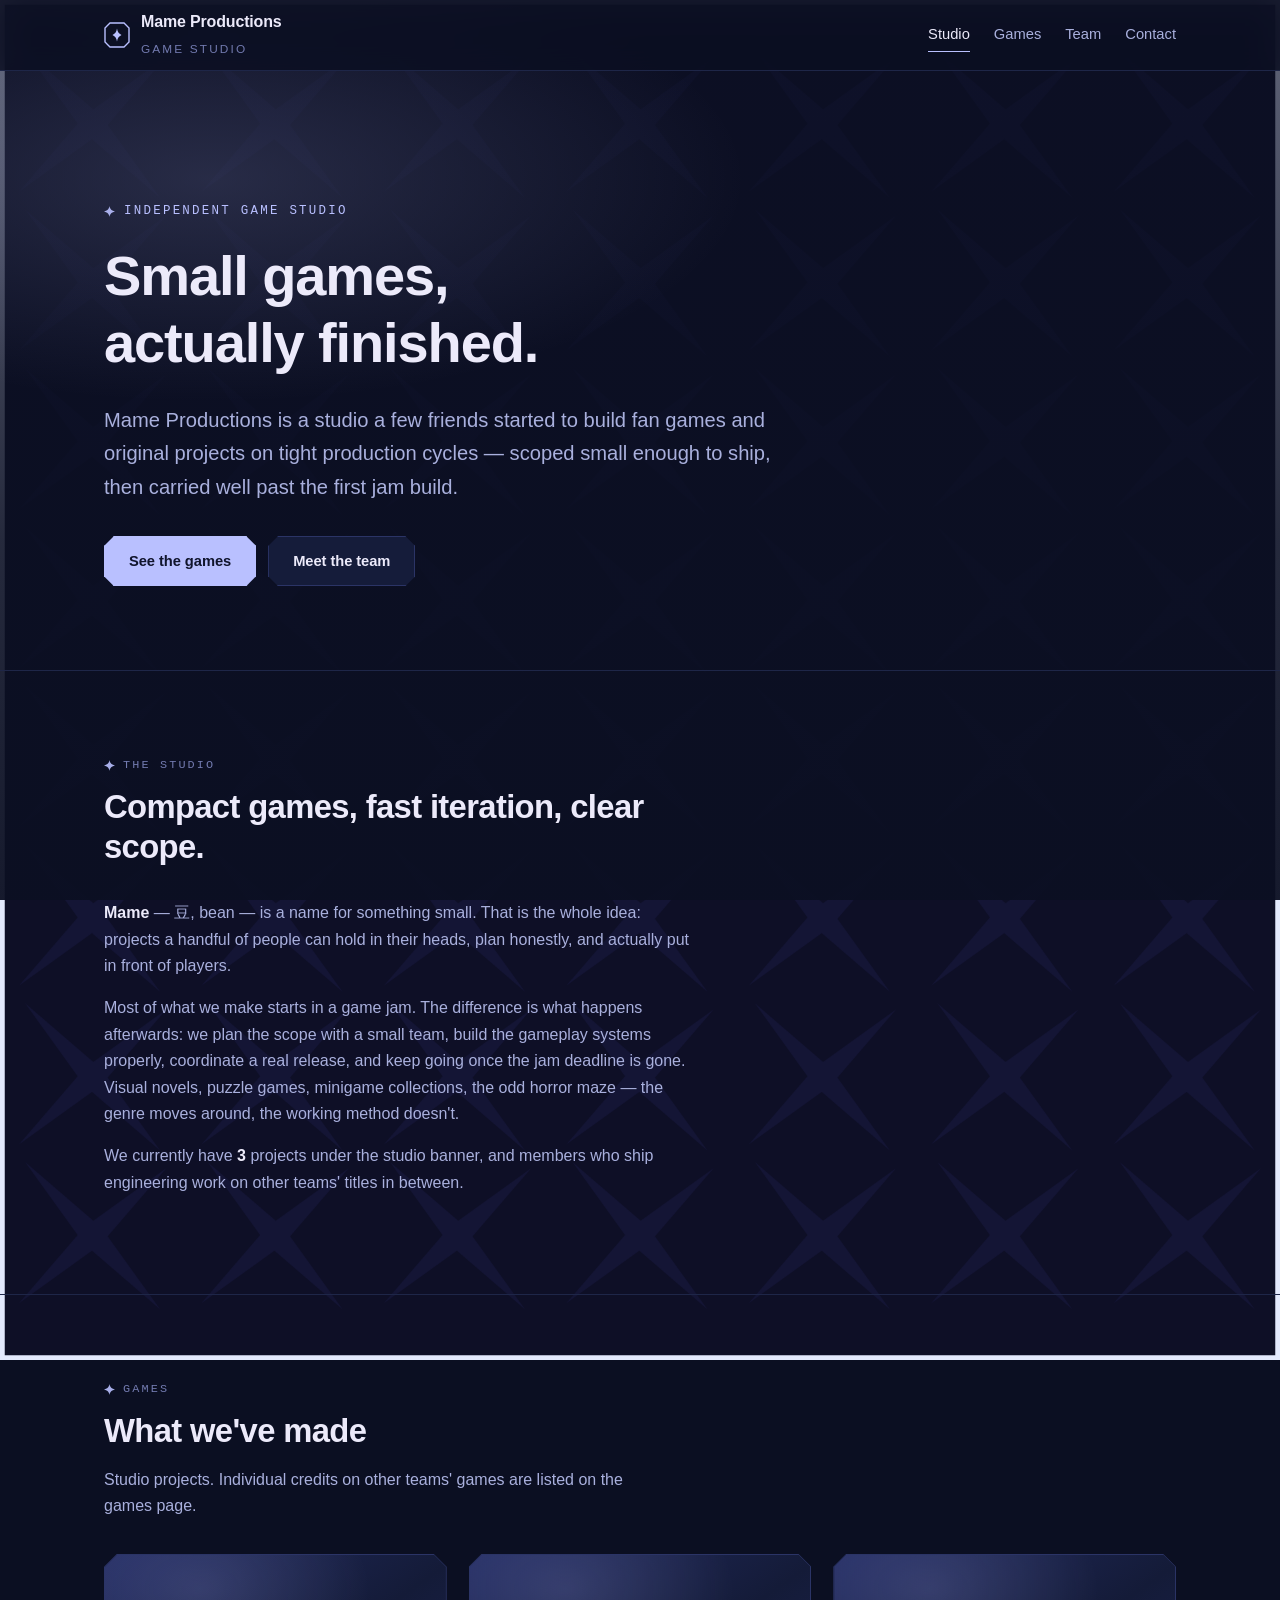
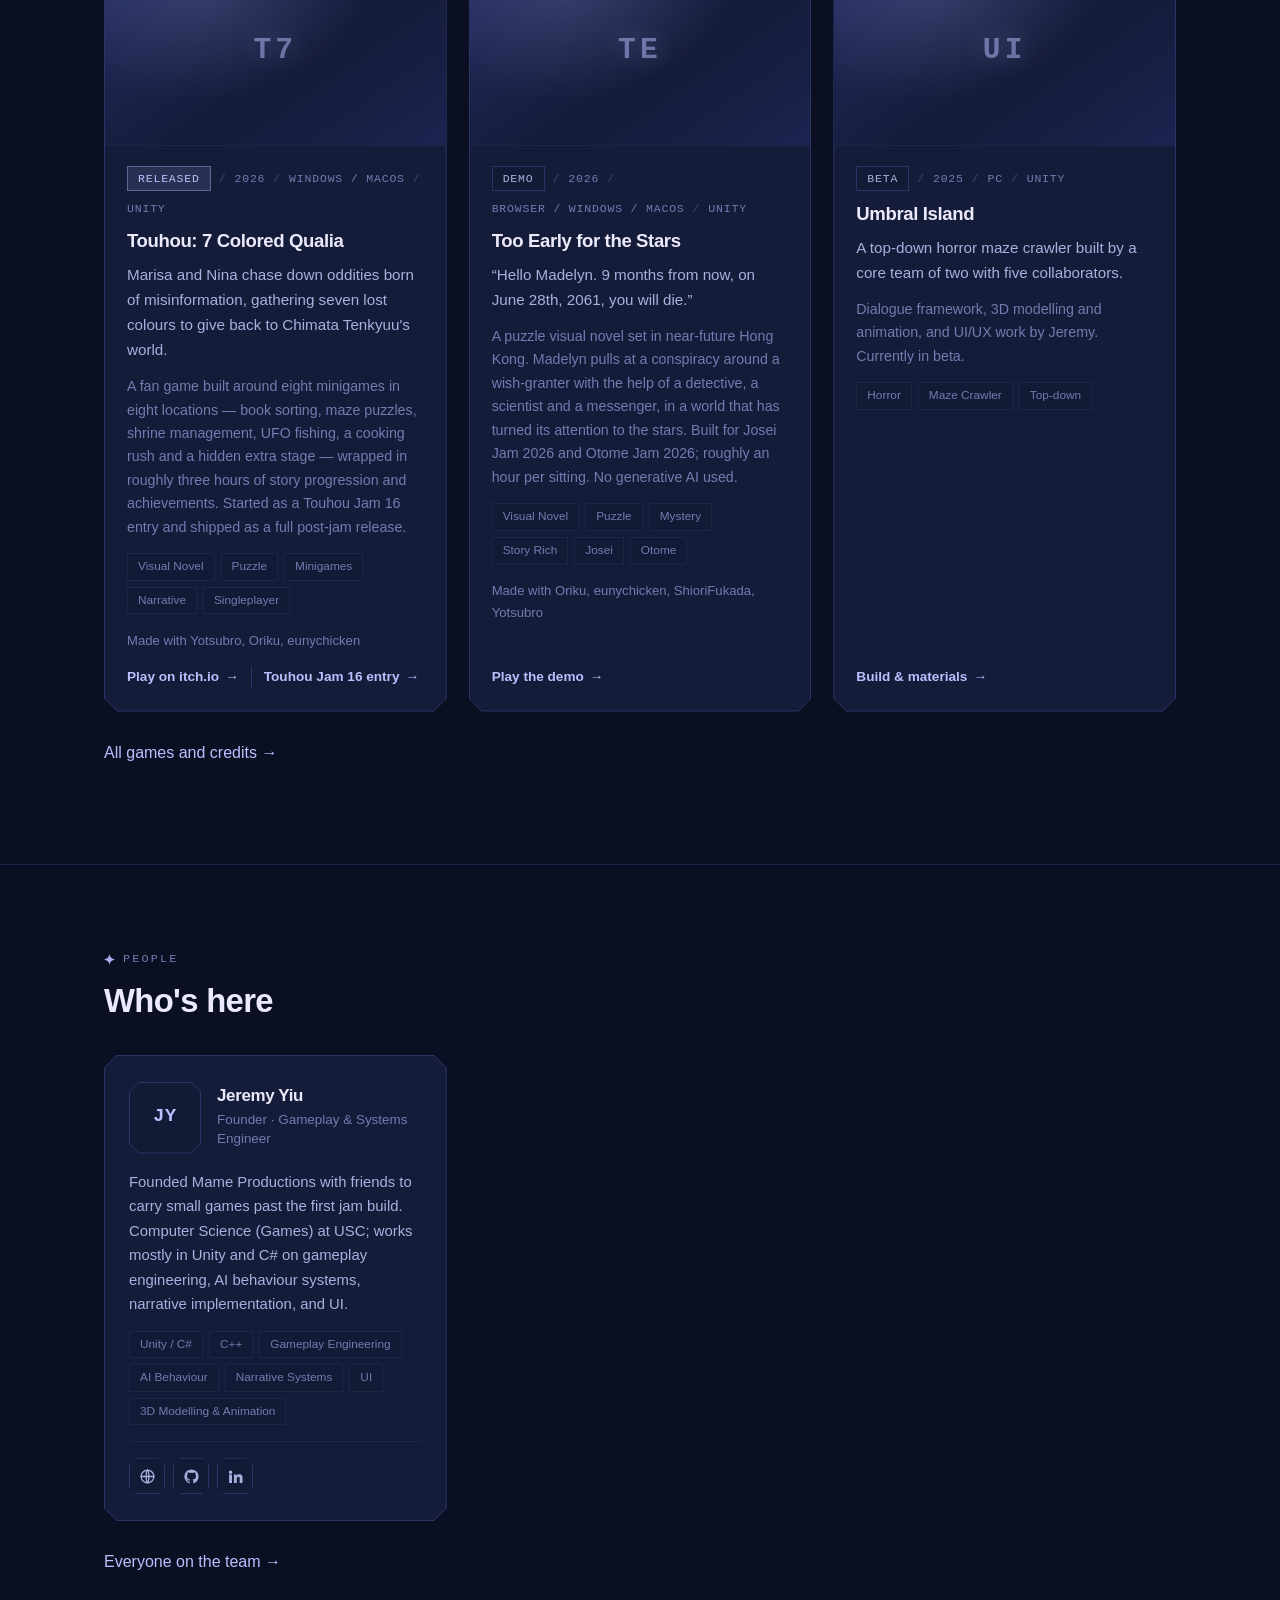
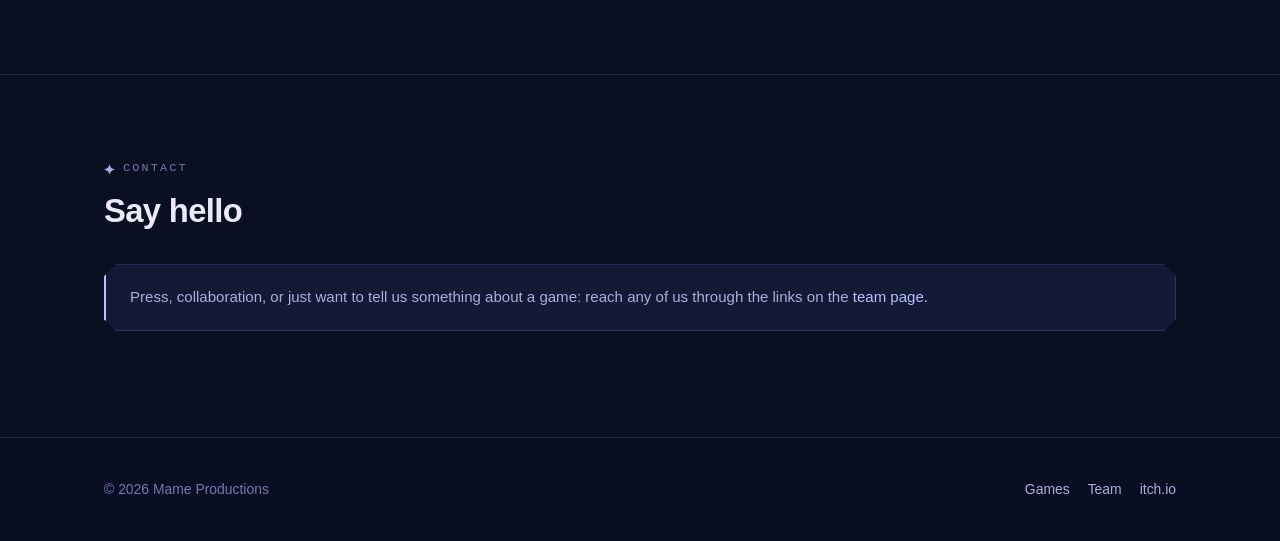
==== index.html @ c75eb114 "Initial commit: Mame Productions studio site Static, build-free site for the studio: three pages ren" ====
<!DOCTYPE html>
<html lang="en">
<head>
<meta charset="utf-8">
<meta name="viewport" content="width=device-width, initial-scale=1">
<title>Mame Productions — small games, finished</title>
<meta name="description" content="Mame Productions is a small independent game studio building compact games with fast iteration and a clear scope.">
<meta property="og:title" content="Mame Productions">
<meta property="og:description" content="A small independent game studio building compact games with fast iteration and a clear scope.">
<meta property="og:type" content="website">
<link rel="icon" href="assets/img/textures/star.png">
<link rel="stylesheet" href="assets/css/style.css">
</head>
<body>

<a class="skip-link" href="#main">Skip to content</a>

<header class="site-header">
  <div class="wrap">
    <a class="brand" href="index.html">
      <svg width="26" height="26" viewBox="0 0 26 26" aria-hidden="true">
        <path d="M6 1h14l5 5v14l-5 5H6l-5-5V6z" fill="none" stroke="#b9c0ff" stroke-width="1.4"/>
        <path d="M13 6.5c.6 3.4 1.6 5 4.5 6.5-2.9 1.5-3.9 3.1-4.5 6.5-.6-3.4-1.6-5-4.5-6.5 2.9-1.5 3.9-3.1 4.5-6.5z" fill="#b9c0ff"/>
      </svg>
      <span>Mame Productions<br><span class="brand-sub">Game Studio</span></span>
    </a>
    <button class="nav-toggle" type="button" aria-expanded="false" aria-controls="nav" aria-label="Menu">
      <svg width="20" height="20" viewBox="0 0 24 24" fill="none" stroke="currentColor" stroke-width="2" stroke-linecap="round"><path d="M4 7h16M4 12h16M4 17h16"/></svg>
    </button>
    <nav class="nav" id="nav">
      <a href="index.html" aria-current="page">Studio</a>
      <a href="games.html">Games</a>
      <a href="team.html">Team</a>
      <a href="#contact">Contact</a>
    </nav>
  </div>
</header>

<main id="main">

  <section class="hero">
    <div class="wrap">
      <p class="eyebrow">
        <svg class="sparkle" viewBox="0 0 12 12" aria-hidden="true"><path d="M6 0c.55 3.1 1.35 4.45 6 6-4.65 1.55-5.45 2.9-6 6-.55-3.1-1.35-4.45-6-6 4.65-1.55 5.45-2.9 6-6z"/></svg>
        Independent game studio
      </p>
      <h1>Small games,<br>actually finished.</h1>
      <p class="lede">
        Mame Productions is a studio a few friends started to build fan games and
        original projects on tight production cycles &mdash; scoped small enough to
        ship, then carried well past the first jam build.
      </p>
      <div class="hero-actions">
        <a class="btn btn-primary chamfer" href="games.html">See the games</a>
        <a class="btn chamfer" href="team.html">Meet the team</a>
      </div>
    </div>
  </section>

  <section class="section" id="studio">
    <div class="wrap">
      <div class="section-head">
        <p class="kicker">
          <svg class="sparkle" viewBox="0 0 12 12" aria-hidden="true"><path d="M6 0c.55 3.1 1.35 4.45 6 6-4.65 1.55-5.45 2.9-6 6-.55-3.1-1.35-4.45-6-6 4.65-1.55 5.45-2.9 6-6z"/></svg>
          The studio
        </p>
        <h2>Compact games, fast iteration, clear scope.</h2>
      </div>
      <div class="prose">
        <p>
          <strong>Mame</strong> &mdash; 豆, bean &mdash; is a name for something small.
          That is the whole idea: projects a handful of people can hold in their heads,
          plan honestly, and actually put in front of players.
        </p>
        <p>
          Most of what we make starts in a game jam. The difference is what happens
          afterwards: we plan the scope with a small team, build the gameplay systems
          properly, coordinate a real release, and keep going once the jam deadline is
          gone. Visual novels, puzzle games, minigame collections, the odd horror maze
          &mdash; the genre moves around, the working method doesn't.
        </p>
        <p>
          We currently have <strong data-count="games">3</strong> projects under the
          studio banner, and members who ship engineering work on other teams' titles
          in between.
        </p>
      </div>
    </div>
  </section>

  <section class="section" id="games">
    <div class="wrap">
      <div class="section-head">
        <p class="kicker">
          <svg class="sparkle" viewBox="0 0 12 12" aria-hidden="true"><path d="M6 0c.55 3.1 1.35 4.45 6 6-4.65 1.55-5.45 2.9-6 6-.55-3.1-1.35-4.45-6-6 4.65-1.55 5.45-2.9 6-6z"/></svg>
          Games
        </p>
        <h2>What we've made</h2>
        <p>Studio projects. Individual credits on other teams' games are listed on the games page.</p>
      </div>
      <div class="game-grid" data-games="studio"></div>
      <p style="margin-top:28px"><a href="games.html">All games and credits &rarr;</a></p>
    </div>
  </section>

  <section class="section" id="team">
    <div class="wrap">
      <div class="section-head">
        <p class="kicker">
          <svg class="sparkle" viewBox="0 0 12 12" aria-hidden="true"><path d="M6 0c.55 3.1 1.35 4.45 6 6-4.65 1.55-5.45 2.9-6 6-.55-3.1-1.35-4.45-6-6 4.65-1.55 5.45-2.9 6-6z"/></svg>
          People
        </p>
        <h2>Who's here</h2>
      </div>
      <div class="team-grid" data-team="preview"></div>
      <p style="margin-top:28px"><a href="team.html">Everyone on the team &rarr;</a></p>
    </div>
  </section>

  <section class="section" id="contact">
    <div class="wrap">
      <div class="section-head">
        <p class="kicker">
          <svg class="sparkle" viewBox="0 0 12 12" aria-hidden="true"><path d="M6 0c.55 3.1 1.35 4.45 6 6-4.65 1.55-5.45 2.9-6 6-.55-3.1-1.35-4.45-6-6 4.65-1.55 5.45-2.9 6-6z"/></svg>
          Contact
        </p>
        <h2>Say hello</h2>
      </div>
      <div class="callout chamfer" style="--chamfer:12px">
        <p>
          Press, collaboration, or just want to tell us something about a game:
          reach any of us through the links on the <a href="team.html">team page</a>.
        </p>
      </div>
    </div>
  </section>

</main>

<footer class="site-footer">
  <div class="wrap">
    <p>&copy; <span data-year>2026</span> Mame Productions</p>
    <nav class="footer-links">
      <a href="games.html">Games</a>
      <a href="team.html">Team</a>
      <a href="https://oriku.itch.io" target="_blank" rel="noopener">itch.io</a>
    </nav>
  </div>
</footer>

<script src="data/games.js"></script>
<script src="data/members.js"></script>
<script src="assets/js/main.js"></script>
</body>
</html>
---- assets/css/style.css ----
/* =========================================================================
   Mame Productions - site styles

   The visual language is lifted from the studio's own UI art (the star field
   and the chamfered panel plating from "Too Early for the Stars"): deep navy
   ground, periwinkle ink, four-point sparkles, corners cut at 45 degrees.
   ========================================================================= */

:root {
  --bg:          #0b0f22;
  --bg-raised:   #131a35;
  --bg-card:     #151c3a;
  --bg-card-2:   #1a2246;
  --line:        #2b3466;
  --line-soft:   #1e2648;
  --ink:         #eceafa;
  --ink-dim:     #a9b0dd;
  --ink-faint:   #737bb0;
  --accent:      #b9c0ff;
  --accent-soft: rgba(185, 192, 255, .12);
  --accent-line: rgba(185, 192, 255, .38);
  --accent-ink:  #10142c;
  --radius:      4px;
  --chamfer:     12px;
  --maxw:        1120px;
  --font: "Inter", -apple-system, BlinkMacSystemFont, "Segoe UI", Roboto,
          "Helvetica Neue", Arial, sans-serif;
  --mono: ui-monospace, SFMono-Regular, "SF Mono", Menlo, Consolas, monospace;
}

*, *::before, *::after { box-sizing: border-box; }

html { scroll-behavior: smooth; scroll-padding-top: 92px; }

/* The star field carries a veil on top of it so text keeps its contrast at any
   scroll depth. Both layers are backgrounds of the same element on purpose: a
   separate fixed, negative-z-index overlay gets promoted to its own compositing
   layer on scroll in Chromium and swallows the page. */
body {
  margin: 0;
  background-color: var(--bg);
  background-image:
    linear-gradient(180deg, rgba(11, 15, 34, .60) 0%, rgba(11, 15, 34, .88) 60%, rgba(11, 15, 34, .95) 100%),
    url("../img/textures/star-pattern.png");
  background-size: cover, cover;
  background-position: center, center top;
  background-repeat: no-repeat, no-repeat;
  background-attachment: fixed, fixed;
  color: var(--ink);
  font-family: var(--font);
  font-size: 16px;
  line-height: 1.65;
  -webkit-font-smoothing: antialiased;
}

img { max-width: 100%; display: block; }
a { color: var(--accent); text-decoration: none; }
a:hover { text-decoration: underline; }

h1, h2, h3, h4 { line-height: 1.2; margin: 0 0 .5em; font-weight: 650; letter-spacing: -.02em; }
h1 { font-size: clamp(2.2rem, 6vw, 3.5rem); }
h2 { font-size: clamp(1.5rem, 3.4vw, 2.05rem); }
h3 { font-size: 1.16rem; }
p  { margin: 0 0 1em; }

.wrap { width: 100%; max-width: var(--maxw); margin-inline: auto; padding-inline: 24px; }

/* The signature cut corner, borrowed from the in-game panel plating. */
.chamfer, .plate, .plate-in, .headshot, .headshot-in {
  clip-path: polygon(
    var(--chamfer) 0, calc(100% - var(--chamfer)) 0, 100% var(--chamfer),
    100% calc(100% - var(--chamfer)), calc(100% - var(--chamfer)) 100%,
    var(--chamfer) 100%, 0 calc(100% - var(--chamfer)), 0 var(--chamfer)
  );
}

/* A plate is a chamfered card. clip-path would shear a normal border off at
   the diagonals, so the edge is a 1px parent behind a slightly tighter inner
   panel - the same way the art plates the corners. */
.plate {
  --chamfer: 13px;
  display: flex; padding: 1px;
  background: var(--line);
  transition: background .18s ease, transform .18s ease;
}
.plate > .plate-in {
  --chamfer: 12px;
  flex: 1; min-width: 0;
  display: flex; flex-direction: column;
  background: var(--bg-card);
  transition: background .18s ease;
}
.plate:hover { background: var(--accent-line); transform: translateY(-2px); }
.plate:hover > .plate-in { background: var(--bg-card-2); }

/* ---------------------------------------------------------------- header */

.site-header {
  position: sticky; top: 0; z-index: 50;
  background: rgba(11, 15, 34, .84);
  backdrop-filter: blur(14px);
  border-bottom: 1px solid var(--line-soft);
}
.site-header .wrap { display: flex; align-items: center; gap: 28px; height: 70px; }

.brand { display: flex; align-items: center; gap: 11px; color: var(--ink); font-weight: 680; letter-spacing: -.01em; }
.brand:hover { text-decoration: none; color: var(--ink); }
.brand svg { flex: none; }
.brand .brand-sub {
  color: var(--ink-faint); font-weight: 450; font-size: .74rem;
  letter-spacing: .18em; text-transform: uppercase;
}

.nav { margin-left: auto; display: flex; align-items: center; gap: 24px; }
.nav a {
  color: var(--ink-dim); font-size: .92rem; font-weight: 500;
  padding: 4px 0; border-bottom: 1.5px solid transparent;
}
.nav a:hover { color: var(--ink); text-decoration: none; }
.nav a[aria-current="page"] { color: var(--ink); border-bottom-color: var(--accent); }

.nav-toggle {
  display: none; margin-left: auto;
  background: none; border: 1px solid var(--line); border-radius: var(--radius);
  color: var(--ink); padding: 7px 10px; cursor: pointer; line-height: 0;
}

@media (max-width: 760px) {
  .nav-toggle { display: block; }
  .nav {
    position: absolute; top: 70px; left: 0; right: 0;
    flex-direction: column; align-items: stretch; gap: 0;
    background: var(--bg-raised); border-bottom: 1px solid var(--line);
    padding: 8px 24px 16px;
  }
  .nav[hidden] { display: none; }
  .nav a { padding: 12px 0; border-bottom: 1px solid var(--line-soft); }
}

/* ------------------------------------------------------------------ hero */

.hero { position: relative; padding: clamp(66px, 12vw, 128px) 0 clamp(48px, 8vw, 84px); }
.hero::before {
  content: ""; position: absolute; inset: -30% -10% auto -10%;
  height: 640px; pointer-events: none;
  background: radial-gradient(ellipse 50% 50% at 22% 45%, rgba(185, 192, 255, .16), transparent 70%);
}
.hero > .wrap { position: relative; }
.hero .eyebrow {
  display: inline-flex; align-items: center; gap: 9px;
  font-family: var(--mono); font-size: .78rem; letter-spacing: .18em;
  text-transform: uppercase; color: var(--accent); margin-bottom: 20px;
}
.hero .lede { font-size: clamp(1.05rem, 2.2vw, 1.26rem); color: var(--ink-dim); max-width: 60ch; }
.hero-actions { display: flex; flex-wrap: wrap; gap: 12px; margin-top: 32px; }

/* small four-point sparkle, drawn rather than loaded */
.sparkle { width: 11px; height: 11px; flex: none; fill: currentColor; opacity: .9; }

/* --------------------------------------------------------------- buttons */

.btn {
  --chamfer: 10px;
  display: inline-flex; align-items: center; gap: 9px;
  padding: 12px 24px;
  font-size: .92rem; font-weight: 580; letter-spacing: -.005em;
  border: 1px solid var(--line); color: var(--ink);
  background: var(--bg-card);
  transition: background .16s ease, border-color .16s ease, color .16s ease;
}
.btn:hover { text-decoration: none; border-color: var(--accent-line); background: var(--bg-card-2); }
.btn-primary { background: var(--accent); border-color: var(--accent); color: var(--accent-ink); }
.btn-primary:hover { background: #cdd2ff; border-color: #cdd2ff; color: var(--accent-ink); }

/* -------------------------------------------------------------- sections */

.section { padding: clamp(48px, 8vw, 82px) 0; border-top: 1px solid var(--line-soft); }
.section-head { margin-bottom: 34px; max-width: 64ch; }
.section-head .kicker {
  display: inline-flex; align-items: center; gap: 8px;
  font-family: var(--mono); font-size: .74rem; letter-spacing: .18em;
  text-transform: uppercase; color: var(--ink-faint); margin-bottom: 12px;
}
.section-head .kicker .sparkle { color: var(--accent); }
.section-head p { color: var(--ink-dim); margin-bottom: 0; }

.prose { max-width: 66ch; color: var(--ink-dim); }
.prose strong { color: var(--ink); font-weight: 600; }

/* ------------------------------------------------------------ game cards */

.game-grid { display: grid; gap: 22px; grid-template-columns: repeat(auto-fill, minmax(310px, 1fr)); }

/* Every cover is a star-field placard with the title's initials on it. Real art,
   when there is any, simply sits on top; if the file is missing the img removes
   itself and the placard is what you see. */
.game-cover {
  aspect-ratio: 16 / 9; overflow: hidden;
  border-bottom: 1px solid var(--line-soft);
  display: grid; place-items: center;
  background:
    radial-gradient(ellipse 80% 95% at 28% 18%, rgba(185, 192, 255, .16), transparent 62%),
    linear-gradient(145deg, #232c62 0%, #141b38 58%, #1c2350 100%);
}
.game-cover > * { grid-area: 1 / 1; }
.game-cover img { width: 100%; height: 100%; object-fit: cover; }
.game-cover .placard {
  font-family: var(--mono); font-size: 1.85rem; font-weight: 600;
  color: rgba(185, 192, 255, .5); letter-spacing: .14em;
  text-shadow: 0 0 26px rgba(185, 192, 255, .3);
}

.game-body { padding: 20px 22px 22px; display: flex; flex-direction: column; flex: 1; }
.game-meta {
  display: flex; flex-wrap: wrap; align-items: center; gap: 8px;
  font-family: var(--mono); font-size: .72rem; letter-spacing: .07em;
  text-transform: uppercase; color: var(--ink-faint); margin-bottom: 12px;
}
.game-meta .dot { opacity: .45; }
.status {
  padding: 2px 10px; border: 1px solid var(--line);
  color: var(--ink-dim); background: var(--bg-raised);
}
.status[data-status="Released"],
.status[data-status="Steam"] { color: var(--accent); border-color: var(--accent-line); background: var(--accent-soft); }

.game-body h3 { margin-bottom: 9px; }
.game-blurb { color: var(--ink-dim); font-size: .95rem; margin-bottom: 13px; }
.game-detail { color: var(--ink-faint); font-size: .89rem; margin-bottom: 14px; }

.tag-row { display: flex; flex-wrap: wrap; gap: 6px; margin-bottom: 16px; }
.tag {
  font-size: .74rem; padding: 3px 10px;
  background: var(--bg-raised); border: 1px solid var(--line-soft); color: var(--ink-faint);
}

.game-credits { font-size: .82rem; color: var(--ink-faint); margin-bottom: 14px; }
.game-links { margin-top: auto; display: flex; flex-wrap: wrap; align-items: center; gap: 8px 0; }
.game-links a { font-size: .85rem; font-weight: 550; display: inline-flex; align-items: center; gap: 6px; }
.game-links a::after { content: "\2192"; transition: transform .16s ease; }
.game-links a:hover::after { transform: translateX(3px); }
.game-links a + a { margin-left: 12px; padding-left: 12px; border-left: 1px solid var(--line); }

/* ------------------------------------------------------------ team cards */

.team-grid { display: grid; gap: 22px; grid-template-columns: repeat(auto-fill, minmax(300px, 1fr)); }

.member-body { padding: 26px 24px; display: flex; flex-direction: column; flex: 1; }

.member-head { display: flex; align-items: center; gap: 16px; margin-bottom: 16px; }

.headshot {
  --size: 72px; --chamfer: 10px;
  width: var(--size); height: var(--size); flex: none;
  padding: 1px; display: flex;
  background: var(--line);
}
.headshot-in {
  --chamfer: 9px;
  flex: 1; overflow: hidden;
  background: var(--bg-raised);
  display: grid; place-items: center;
}
/* badge and photo share one grid cell: the photo simply covers the initials */
.headshot-in > * { grid-area: 1 / 1; }
.headshot img { width: 100%; height: 100%; object-fit: cover; }
.headshot .initials {
  font-family: var(--mono); font-size: 1.15rem; font-weight: 600;
  color: var(--accent); letter-spacing: .04em;
}

.member-head h3 { margin: 0 0 3px; font-size: 1.06rem; }
.member-role { font-size: .84rem; color: var(--ink-faint); line-height: 1.45; }
.member-bio { font-size: .93rem; color: var(--ink-dim); margin-bottom: 14px; }

.member-links { margin-top: auto; padding-top: 16px; border-top: 1px solid var(--line-soft); display: flex; flex-wrap: wrap; gap: 8px; }
.member-links a {
  --chamfer: 7px;
  display: inline-flex; align-items: center; justify-content: center;
  width: 36px; height: 36px;
  border: 1px solid var(--line); background: var(--bg-raised); color: var(--ink-dim);
  transition: color .16s ease, border-color .16s ease, background .16s ease;
}
.member-links a:hover { color: var(--accent); border-color: var(--accent-line); background: var(--accent-soft); }
.member-links a svg { width: 17px; height: 17px; }

/* the empty plate holding a place for whoever comes next */
.plate.is-slot { background: var(--line-soft); }
.plate.is-slot:hover { transform: none; background: var(--line-soft); }
.plate.is-slot > .plate-in { background: rgba(19, 26, 53, .45); }
.plate.is-slot:hover > .plate-in { background: rgba(19, 26, 53, .45); }
.plate.is-slot .member-body { justify-content: center; color: var(--ink-faint); min-height: 196px; }
.plate.is-slot h3 { color: var(--ink-dim); }
.plate.is-slot p { font-size: .9rem; margin: 0; }
.plate.is-slot code { font-family: var(--mono); font-size: .84rem; color: var(--accent); }

/* --------------------------------------------------------------- callout */

.callout {
  border: 1px solid var(--line); border-left: 2px solid var(--accent);
  background: var(--bg-raised);
  padding: 20px 24px; color: var(--ink-dim); font-size: .94rem;
}
.callout p:last-child { margin-bottom: 0; }

/* ---------------------------------------------------------------- footer */

.site-footer { border-top: 1px solid var(--line-soft); padding: 40px 0; margin-top: 24px; background: rgba(11, 15, 34, .5); }
.site-footer .wrap { display: flex; flex-wrap: wrap; gap: 18px; align-items: center; justify-content: space-between; }
.site-footer p { margin: 0; color: var(--ink-faint); font-size: .87rem; }
.footer-links { display: flex; gap: 18px; font-size: .87rem; }
.footer-links a { color: var(--ink-dim); }

/* -------------------------------------------------------------- a11y etc */

.skip-link {
  position: absolute; left: -9999px; top: 0; z-index: 100;
  background: var(--accent); color: var(--accent-ink); padding: 10px 16px;
}
.skip-link:focus { left: 0; }

:focus-visible { outline: 2px solid var(--accent); outline-offset: 3px; }

.visually-hidden {
  position: absolute; width: 1px; height: 1px; overflow: hidden;
  clip: rect(0 0 0 0); clip-path: inset(50%); white-space: nowrap;
}

@media (prefers-reduced-motion: reduce) {
  html { scroll-behavior: auto; }
  * { transition-duration: .01ms !important; animation-duration: .01ms !important; }
}

/* background-attachment: fixed is expensive on mobile and iOS ignores it */
@media (max-width: 760px) {
  body { background-attachment: scroll, scroll; background-size: cover, 220% auto; }
}
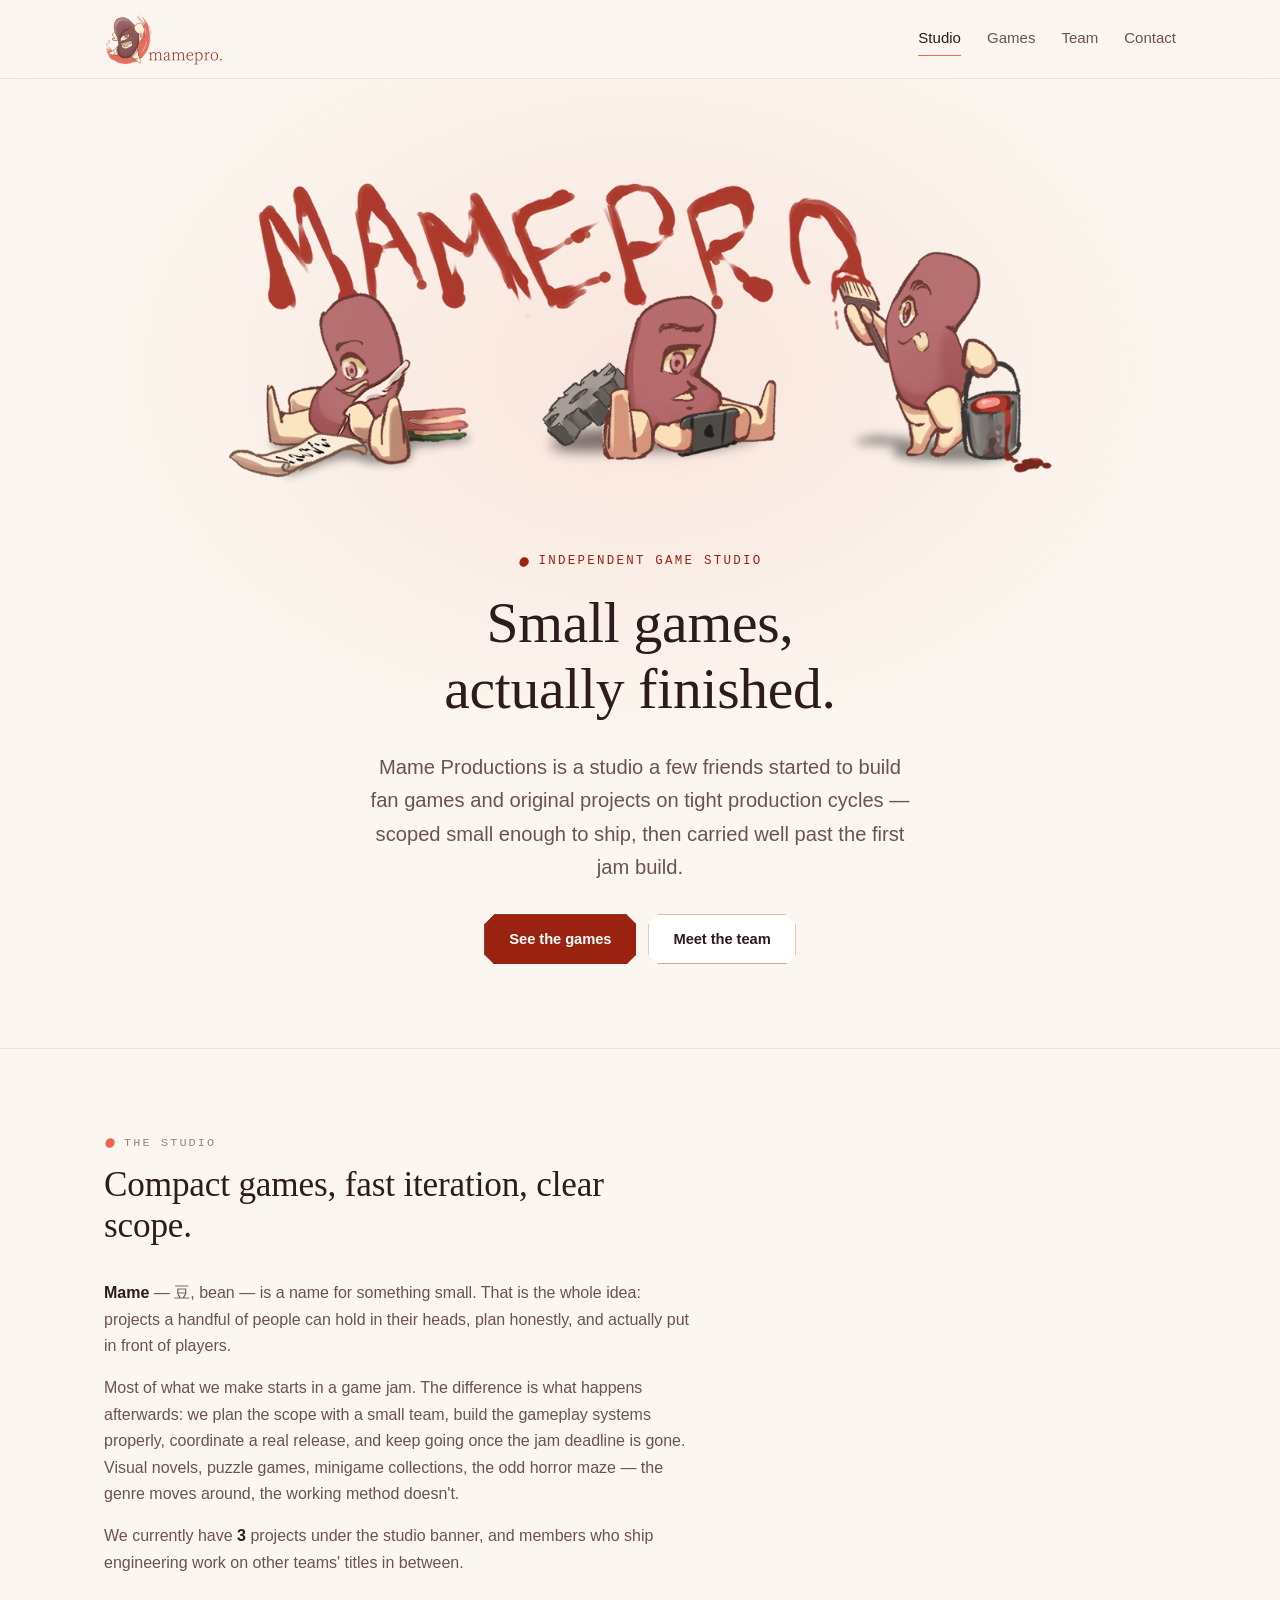
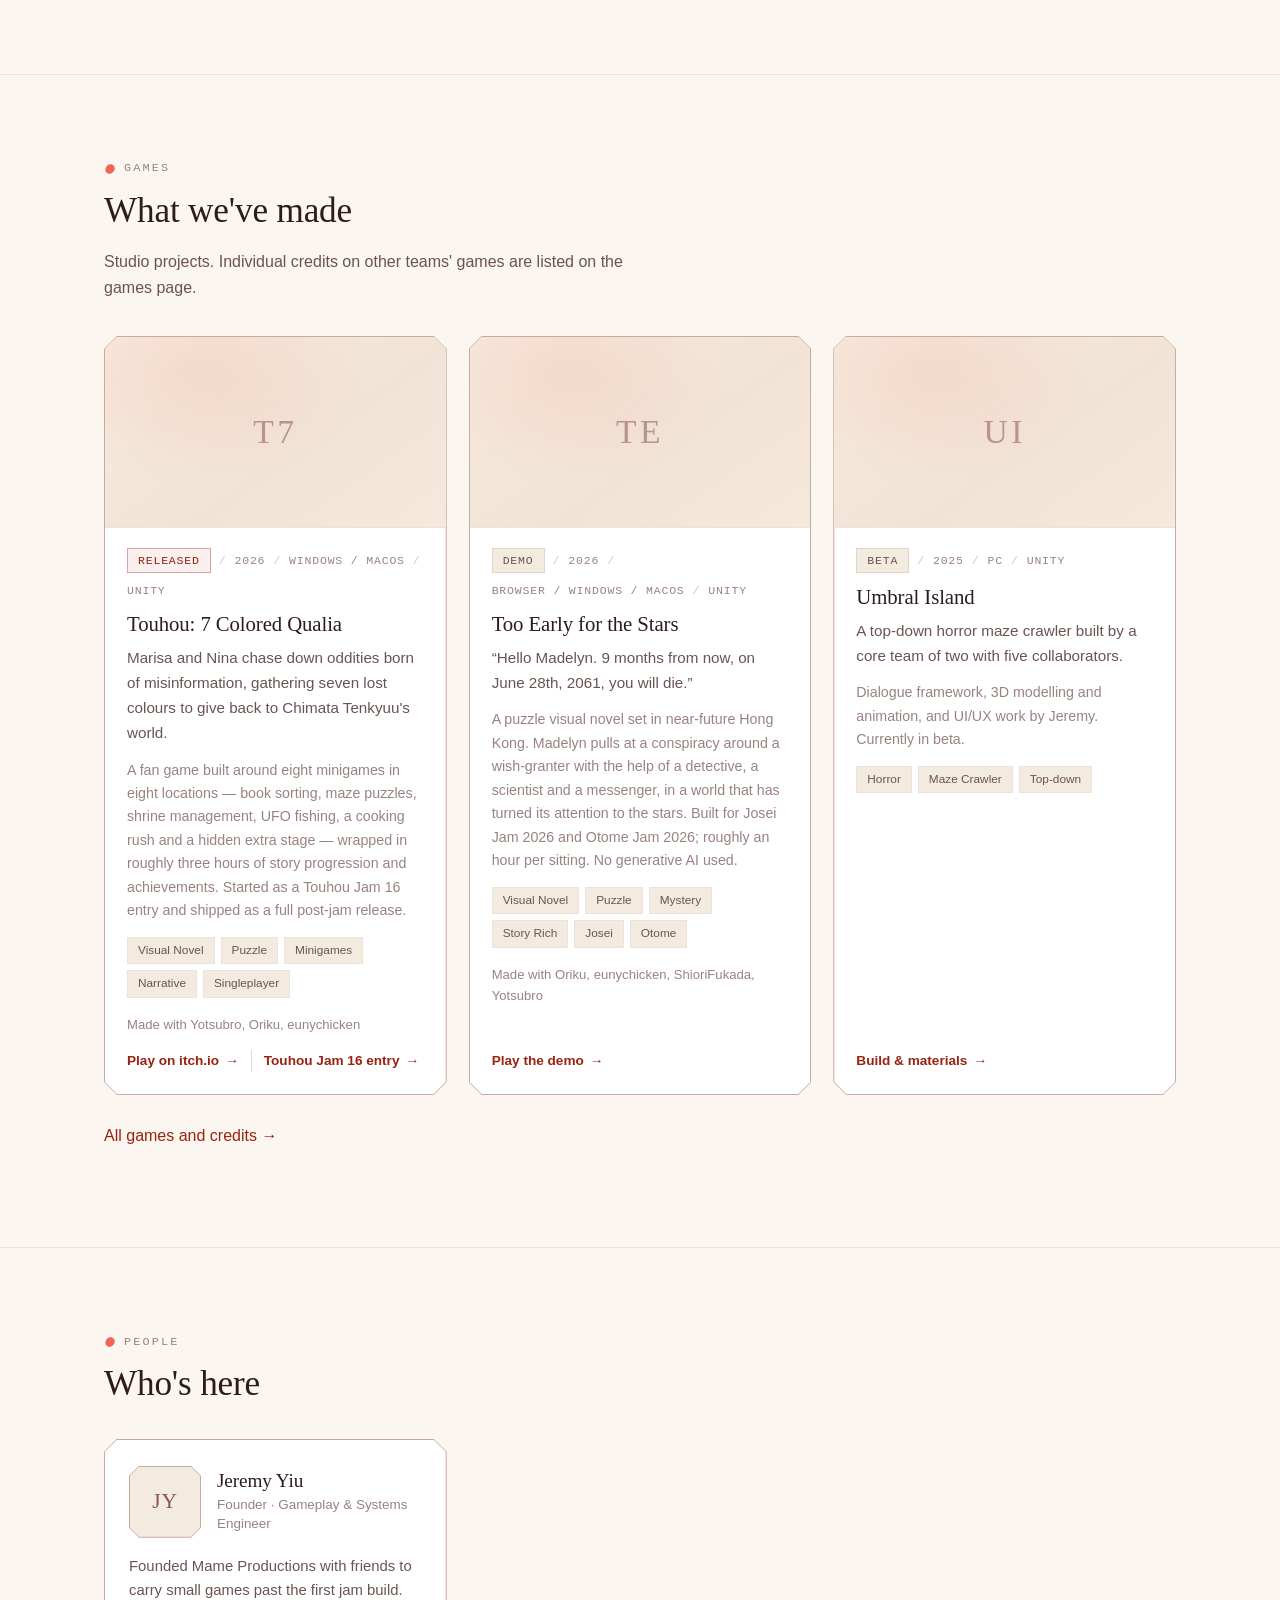
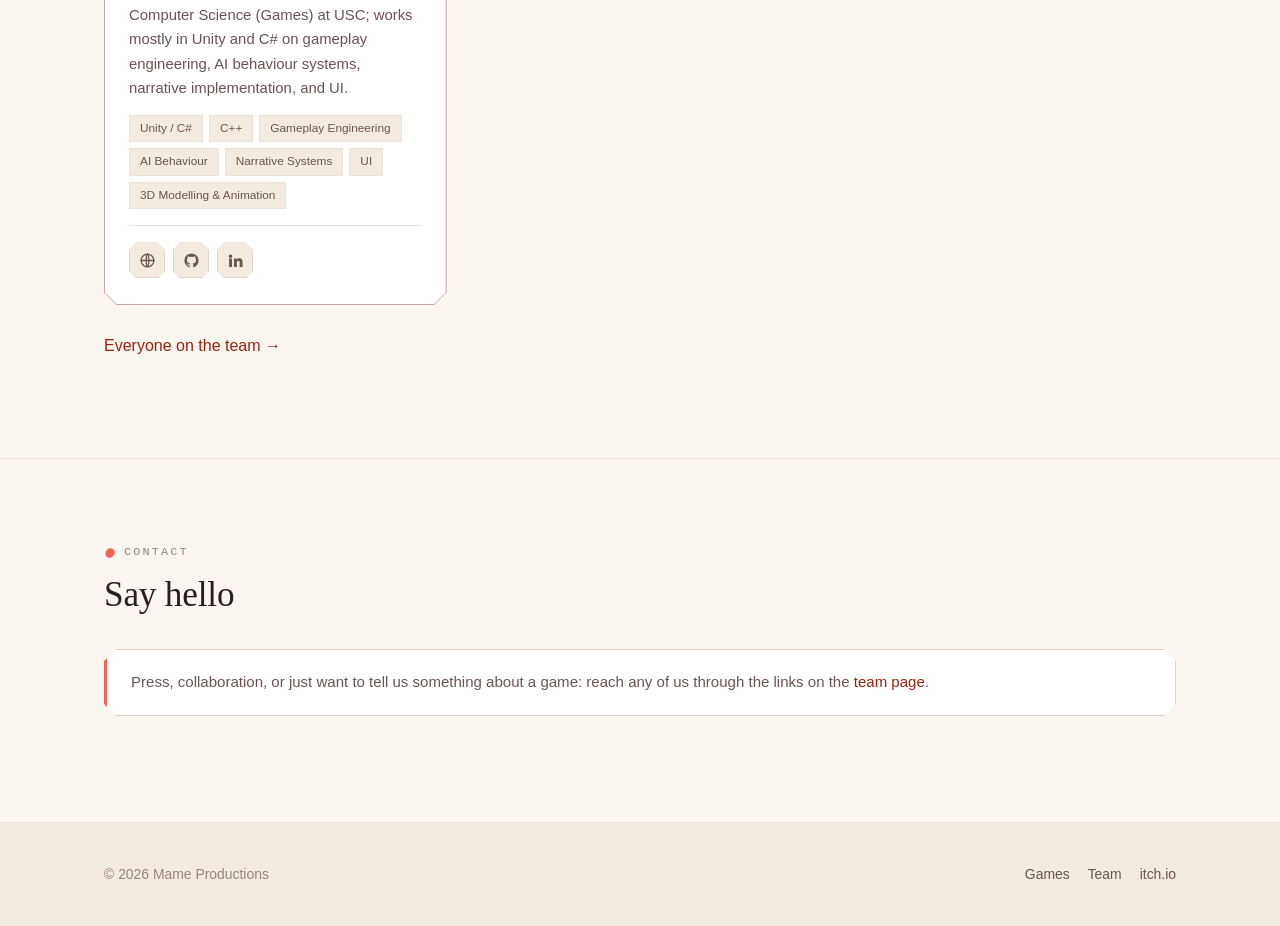
==== commit 3a3146c6: "Rebrand to the studio's bean identity Replace the navy star-field look, borrowed from one game's UI " ====
--- a/index.html
+++ b/index.html
@@ -8,7 +8,8 @@
 <meta property="og:title" content="Mame Productions">
 <meta property="og:description" content="A small independent game studio building compact games with fast iteration and a clear scope.">
 <meta property="og:type" content="website">
-<link rel="icon" href="assets/img/textures/star.png">
+<link rel="icon" type="image/png" sizes="64x64" href="assets/img/brand/favicon-64.png">
+<link rel="apple-touch-icon" href="assets/img/brand/favicon-180.png">
 <link rel="stylesheet" href="assets/css/style.css">
 </head>
 <body>
@@ -17,12 +18,8 @@
 
 <header class="site-header">
   <div class="wrap">
-    <a class="brand" href="index.html">
-      <svg width="26" height="26" viewBox="0 0 26 26" aria-hidden="true">
-        <path d="M6 1h14l5 5v14l-5 5H6l-5-5V6z" fill="none" stroke="#b9c0ff" stroke-width="1.4"/>
-        <path d="M13 6.5c.6 3.4 1.6 5 4.5 6.5-2.9 1.5-3.9 3.1-4.5 6.5-.6-3.4-1.6-5-4.5-6.5 2.9-1.5 3.9-3.1 4.5-6.5z" fill="#b9c0ff"/>
-      </svg>
-      <span>Mame Productions<br><span class="brand-sub">Game Studio</span></span>
+    <a class="brand" href="index.html" aria-label="Mame Productions home">
+      <img src="assets/img/brand/mamepro-logo-480.png" alt="mamepro." width="480" height="240">
     </a>
     <button class="nav-toggle" type="button" aria-expanded="false" aria-controls="nav" aria-label="Menu">
       <svg width="20" height="20" viewBox="0 0 24 24" fill="none" stroke="currentColor" stroke-width="2" stroke-linecap="round"><path d="M4 7h16M4 12h16M4 17h16"/></svg>
@@ -40,19 +37,24 @@
 
   <section class="hero">
     <div class="wrap">
-      <p class="eyebrow">
-        <svg class="sparkle" viewBox="0 0 12 12" aria-hidden="true"><path d="M6 0c.55 3.1 1.35 4.45 6 6-4.65 1.55-5.45 2.9-6 6-.55-3.1-1.35-4.45-6-6 4.65-1.55 5.45-2.9 6-6z"/></svg>
-        Independent game studio
-      </p>
-      <h1>Small games,<br>actually finished.</h1>
-      <p class="lede">
-        Mame Productions is a studio a few friends started to build fan games and
-        original projects on tight production cycles &mdash; scoped small enough to
-        ship, then carried well past the first jam build.
-      </p>
-      <div class="hero-actions">
-        <a class="btn btn-primary chamfer" href="games.html">See the games</a>
-        <a class="btn chamfer" href="team.html">Meet the team</a>
+      <div class="hero-banner">
+        <img src="assets/img/brand/mamepro-hero.png" alt="Three bean characters writing, playing and painting beneath MAMEPRO brushed in red" width="1130" height="440" fetchpriority="high">
+      </div>
+      <div class="hero-copy">
+        <p class="eyebrow">
+          <svg class="bean" viewBox="0 0 12 12" aria-hidden="true"><path d="M3.5 2.2C5.2.7 8 1 9.6 2.6c1.8 1.8 1.5 4.6-.4 6.4-1.6 1.5-3.4 2.3-5.4 1.4C1.7 9.5 1 7.4 1.6 5.6c.4-1.3 1-2.6 1.9-3.4Z"/></svg>
+          Independent game studio
+        </p>
+        <h1>Small games,<br>actually finished.</h1>
+        <p class="lede">
+          Mame Productions is a studio a few friends started to build fan games and
+          original projects on tight production cycles &mdash; scoped small enough to
+          ship, then carried well past the first jam build.
+        </p>
+        <div class="hero-actions">
+          <a class="btn btn-primary chamfer" href="games.html">See the games</a>
+          <a class="btn chamfer" href="team.html">Meet the team</a>
+        </div>
       </div>
     </div>
   </section>
@@ -61,7 +63,7 @@
     <div class="wrap">
       <div class="section-head">
         <p class="kicker">
-          <svg class="sparkle" viewBox="0 0 12 12" aria-hidden="true"><path d="M6 0c.55 3.1 1.35 4.45 6 6-4.65 1.55-5.45 2.9-6 6-.55-3.1-1.35-4.45-6-6 4.65-1.55 5.45-2.9 6-6z"/></svg>
+          <svg class="bean" viewBox="0 0 12 12" aria-hidden="true"><path d="M3.5 2.2C5.2.7 8 1 9.6 2.6c1.8 1.8 1.5 4.6-.4 6.4-1.6 1.5-3.4 2.3-5.4 1.4C1.7 9.5 1 7.4 1.6 5.6c.4-1.3 1-2.6 1.9-3.4Z"/></svg>
           The studio
         </p>
         <h2>Compact games, fast iteration, clear scope.</h2>
@@ -92,7 +94,7 @@
     <div class="wrap">
       <div class="section-head">
         <p class="kicker">
-          <svg class="sparkle" viewBox="0 0 12 12" aria-hidden="true"><path d="M6 0c.55 3.1 1.35 4.45 6 6-4.65 1.55-5.45 2.9-6 6-.55-3.1-1.35-4.45-6-6 4.65-1.55 5.45-2.9 6-6z"/></svg>
+          <svg class="bean" viewBox="0 0 12 12" aria-hidden="true"><path d="M3.5 2.2C5.2.7 8 1 9.6 2.6c1.8 1.8 1.5 4.6-.4 6.4-1.6 1.5-3.4 2.3-5.4 1.4C1.7 9.5 1 7.4 1.6 5.6c.4-1.3 1-2.6 1.9-3.4Z"/></svg>
           Games
         </p>
         <h2>What we've made</h2>
@@ -107,7 +109,7 @@
     <div class="wrap">
       <div class="section-head">
         <p class="kicker">
-          <svg class="sparkle" viewBox="0 0 12 12" aria-hidden="true"><path d="M6 0c.55 3.1 1.35 4.45 6 6-4.65 1.55-5.45 2.9-6 6-.55-3.1-1.35-4.45-6-6 4.65-1.55 5.45-2.9 6-6z"/></svg>
+          <svg class="bean" viewBox="0 0 12 12" aria-hidden="true"><path d="M3.5 2.2C5.2.7 8 1 9.6 2.6c1.8 1.8 1.5 4.6-.4 6.4-1.6 1.5-3.4 2.3-5.4 1.4C1.7 9.5 1 7.4 1.6 5.6c.4-1.3 1-2.6 1.9-3.4Z"/></svg>
           People
         </p>
         <h2>Who's here</h2>
@@ -121,7 +123,7 @@
     <div class="wrap">
       <div class="section-head">
         <p class="kicker">
-          <svg class="sparkle" viewBox="0 0 12 12" aria-hidden="true"><path d="M6 0c.55 3.1 1.35 4.45 6 6-4.65 1.55-5.45 2.9-6 6-.55-3.1-1.35-4.45-6-6 4.65-1.55 5.45-2.9 6-6z"/></svg>
+          <svg class="bean" viewBox="0 0 12 12" aria-hidden="true"><path d="M3.5 2.2C5.2.7 8 1 9.6 2.6c1.8 1.8 1.5 4.6-.4 6.4-1.6 1.5-3.4 2.3-5.4 1.4C1.7 9.5 1 7.4 1.6 5.6c.4-1.3 1-2.6 1.9-3.4Z"/></svg>
           Contact
         </p>
         <h2>Say hello</h2>
--- a/assets/css/style.css
+++ b/assets/css/style.css
@@ -1,30 +1,38 @@
 /* =========================================================================
    Mame Productions - site styles
 
-   The visual language is lifted from the studio's own UI art (the star field
-   and the chamfered panel plating from "Too Early for the Stars"): deep navy
-   ground, periwinkle ink, four-point sparkles, corners cut at 45 degrees.
+   The palette is sampled from the studio logo: cream paper, the bean's own
+   maroon for edges and small type, the wordmark's dark red for anything you
+   can click, and the coral of the brush swoosh for hover and highlights.
+   Headings are set in a serif to sit beside the "mamepro." lockup. Corners
+   are cut at 45 degrees throughout - the one thing kept from the first pass.
    ========================================================================= */
 
 :root {
-  --bg:          #0b0f22;
-  --bg-raised:   #131a35;
-  --bg-card:     #151c3a;
-  --bg-card-2:   #1a2246;
-  --line:        #2b3466;
-  --line-soft:   #1e2648;
-  --ink:         #eceafa;
-  --ink-dim:     #a9b0dd;
-  --ink-faint:   #737bb0;
-  --accent:      #b9c0ff;
-  --accent-soft: rgba(185, 192, 255, .12);
-  --accent-line: rgba(185, 192, 255, .38);
-  --accent-ink:  #10142c;
-  --radius:      4px;
+  --bg:          #fbf6ef;
+  --bg-raised:   #f4ebe0;
+  --bg-card:     #ffffff;
+  --bg-card-2:   #fffdf9;
+  --line:        #e3d3c8;
+  --line-soft:   #ede2d8;
+  --edge:        #c9a9a4;
+  --ink:         #2d1b1d;
+  --ink-dim:     #6b5352;
+  --ink-faint:   #9a8280;
+  --accent:      #992211;
+  --accent-hover:#7a1a0d;
+  --accent-soft: rgba(153, 34, 17, .07);
+  --accent-line: rgba(153, 34, 17, .35);
+  --accent-ink:  #ffffff;
+  --coral:       #ee6655;
+  --coral-soft:  rgba(238, 102, 85, .12);
+  --maroon:      #885555;
   --chamfer:     12px;
   --maxw:        1120px;
   --font: "Inter", -apple-system, BlinkMacSystemFont, "Segoe UI", Roboto,
           "Helvetica Neue", Arial, sans-serif;
+  --serif: "Iowan Old Style", "Palatino Linotype", Palatino, Georgia,
+           "Times New Roman", serif;
   --mono: ui-monospace, SFMono-Regular, "SF Mono", Menlo, Consolas, monospace;
 }
 
@@ -32,20 +40,9 @@
 
 html { scroll-behavior: smooth; scroll-padding-top: 92px; }
 
-/* The star field carries a veil on top of it so text keeps its contrast at any
-   scroll depth. Both layers are backgrounds of the same element on purpose: a
-   separate fixed, negative-z-index overlay gets promoted to its own compositing
-   layer on scroll in Chromium and swallows the page. */
 body {
   margin: 0;
-  background-color: var(--bg);
-  background-image:
-    linear-gradient(180deg, rgba(11, 15, 34, .60) 0%, rgba(11, 15, 34, .88) 60%, rgba(11, 15, 34, .95) 100%),
-    url("../img/textures/star-pattern.png");
-  background-size: cover, cover;
-  background-position: center, center top;
-  background-repeat: no-repeat, no-repeat;
-  background-attachment: fixed, fixed;
+  background: var(--bg);
   color: var(--ink);
   font-family: var(--font);
   font-size: 16px;
@@ -55,17 +52,21 @@
 
 img { max-width: 100%; display: block; }
 a { color: var(--accent); text-decoration: none; }
-a:hover { text-decoration: underline; }
-
-h1, h2, h3, h4 { line-height: 1.2; margin: 0 0 .5em; font-weight: 650; letter-spacing: -.02em; }
-h1 { font-size: clamp(2.2rem, 6vw, 3.5rem); }
-h2 { font-size: clamp(1.5rem, 3.4vw, 2.05rem); }
-h3 { font-size: 1.16rem; }
+a:hover { color: var(--accent-hover); text-decoration: underline; text-underline-offset: 3px; }
+
+h1, h2, h3, h4 {
+  font-family: var(--serif); font-weight: 500;
+  line-height: 1.15; margin: 0 0 .5em; letter-spacing: -.005em;
+  color: var(--ink);
+}
+h1 { font-size: clamp(2.3rem, 6vw, 3.6rem); }
+h2 { font-size: clamp(1.6rem, 3.4vw, 2.2rem); }
+h3 { font-size: 1.3rem; }
 p  { margin: 0 0 1em; }
 
 .wrap { width: 100%; max-width: var(--maxw); margin-inline: auto; padding-inline: 24px; }
 
-/* The signature cut corner, borrowed from the in-game panel plating. */
+/* The cut corner. */
 .chamfer, .plate, .plate-in, .headshot, .headshot-in {
   clip-path: polygon(
     var(--chamfer) 0, calc(100% - var(--chamfer)) 0, 100% var(--chamfer),
@@ -76,11 +77,11 @@
 
 /* A plate is a chamfered card. clip-path would shear a normal border off at
    the diagonals, so the edge is a 1px parent behind a slightly tighter inner
-   panel - the same way the art plates the corners. */
+   panel. */
 .plate {
   --chamfer: 13px;
   display: flex; padding: 1px;
-  background: var(--line);
+  background: var(--edge);
   transition: background .18s ease, transform .18s ease;
 }
 .plate > .plate-in {
@@ -90,47 +91,44 @@
   background: var(--bg-card);
   transition: background .18s ease;
 }
-.plate:hover { background: var(--accent-line); transform: translateY(-2px); }
+.plate:hover { background: var(--coral); transform: translateY(-2px); }
 .plate:hover > .plate-in { background: var(--bg-card-2); }
 
 /* ---------------------------------------------------------------- header */
 
 .site-header {
   position: sticky; top: 0; z-index: 50;
-  background: rgba(11, 15, 34, .84);
+  background: rgba(251, 246, 239, .9);
   backdrop-filter: blur(14px);
   border-bottom: 1px solid var(--line-soft);
 }
-.site-header .wrap { display: flex; align-items: center; gap: 28px; height: 70px; }
-
-.brand { display: flex; align-items: center; gap: 11px; color: var(--ink); font-weight: 680; letter-spacing: -.01em; }
-.brand:hover { text-decoration: none; color: var(--ink); }
-.brand svg { flex: none; }
-.brand .brand-sub {
-  color: var(--ink-faint); font-weight: 450; font-size: .74rem;
-  letter-spacing: .18em; text-transform: uppercase;
-}
-
-.nav { margin-left: auto; display: flex; align-items: center; gap: 24px; }
+.site-header .wrap { display: flex; align-items: center; gap: 28px; height: 78px; }
+
+/* The lockup is 2:1, so height is what sets how big the wordmark reads. */
+.brand { display: flex; align-items: center; }
+.brand img { height: 60px; width: auto; }
+@media (max-width: 760px) { .brand img { height: 52px; } }
+
+.nav { margin-left: auto; display: flex; align-items: center; gap: 26px; }
 .nav a {
-  color: var(--ink-dim); font-size: .92rem; font-weight: 500;
+  color: var(--ink-dim); font-size: .94rem; font-weight: 500;
   padding: 4px 0; border-bottom: 1.5px solid transparent;
 }
 .nav a:hover { color: var(--ink); text-decoration: none; }
-.nav a[aria-current="page"] { color: var(--ink); border-bottom-color: var(--accent); }
+.nav a[aria-current="page"] { color: var(--ink); border-bottom-color: var(--coral); }
 
 .nav-toggle {
   display: none; margin-left: auto;
-  background: none; border: 1px solid var(--line); border-radius: var(--radius);
+  background: none; border: 1px solid var(--line); border-radius: 4px;
   color: var(--ink); padding: 7px 10px; cursor: pointer; line-height: 0;
 }
 
 @media (max-width: 760px) {
   .nav-toggle { display: block; }
   .nav {
-    position: absolute; top: 70px; left: 0; right: 0;
+    position: absolute; top: 74px; left: 0; right: 0;
     flex-direction: column; align-items: stretch; gap: 0;
-    background: var(--bg-raised); border-bottom: 1px solid var(--line);
+    background: var(--bg); border-bottom: 1px solid var(--line);
     padding: 8px 24px 16px;
   }
   .nav[hidden] { display: none; }
@@ -139,23 +137,36 @@
 
 /* ------------------------------------------------------------------ hero */
 
-.hero { position: relative; padding: clamp(66px, 12vw, 128px) 0 clamp(48px, 8vw, 84px); }
+.hero { position: relative; padding: clamp(44px, 7vw, 80px) 0 clamp(48px, 8vw, 84px); }
 .hero::before {
-  content: ""; position: absolute; inset: -30% -10% auto -10%;
-  height: 640px; pointer-events: none;
-  background: radial-gradient(ellipse 50% 50% at 22% 45%, rgba(185, 192, 255, .16), transparent 70%);
+  content: ""; position: absolute; inset: 0; pointer-events: none;
+  background: radial-gradient(ellipse 60% 55% at 50% 30%, var(--coral-soft), transparent 70%);
 }
 .hero > .wrap { position: relative; }
+
+.hero-banner {
+  width: min(100%, 880px); margin: 0 auto clamp(28px, 5vw, 48px);
+}
+.hero-banner img { width: 100%; height: auto; }
+
+.hero-copy { text-align: center; max-width: 62ch; margin-inline: auto; }
 .hero .eyebrow {
   display: inline-flex; align-items: center; gap: 9px;
   font-family: var(--mono); font-size: .78rem; letter-spacing: .18em;
-  text-transform: uppercase; color: var(--accent); margin-bottom: 20px;
-}
-.hero .lede { font-size: clamp(1.05rem, 2.2vw, 1.26rem); color: var(--ink-dim); max-width: 60ch; }
-.hero-actions { display: flex; flex-wrap: wrap; gap: 12px; margin-top: 32px; }
-
-/* small four-point sparkle, drawn rather than loaded */
-.sparkle { width: 11px; height: 11px; flex: none; fill: currentColor; opacity: .9; }
+  text-transform: uppercase; color: var(--accent); margin-bottom: 18px;
+}
+.hero .lede { font-size: clamp(1.05rem, 2.2vw, 1.26rem); color: var(--ink-dim); }
+.hero-actions { display: flex; flex-wrap: wrap; justify-content: center; gap: 12px; margin-top: 30px; }
+
+/* Sub-page heroes have no banner: left-aligned like the rest, and without the
+   glow, which only makes sense sitting behind the artwork. */
+.hero.is-plain .hero-copy { text-align: left; margin-inline: 0; }
+.hero.is-plain .hero-actions { justify-content: flex-start; }
+.hero.is-plain { padding-top: clamp(56px, 10vw, 104px); }
+.hero.is-plain::before { display: none; }
+
+/* small bean, drawn rather than loaded */
+.bean { width: 12px; height: 12px; flex: none; fill: currentColor; }
 
 /* --------------------------------------------------------------- buttons */
 
@@ -164,13 +175,13 @@
   display: inline-flex; align-items: center; gap: 9px;
   padding: 12px 24px;
   font-size: .92rem; font-weight: 580; letter-spacing: -.005em;
-  border: 1px solid var(--line); color: var(--ink);
+  border: 1px solid var(--edge); color: var(--ink);
   background: var(--bg-card);
   transition: background .16s ease, border-color .16s ease, color .16s ease;
 }
-.btn:hover { text-decoration: none; border-color: var(--accent-line); background: var(--bg-card-2); }
+.btn:hover { text-decoration: none; color: var(--ink); border-color: var(--coral); background: var(--bg-card-2); }
 .btn-primary { background: var(--accent); border-color: var(--accent); color: var(--accent-ink); }
-.btn-primary:hover { background: #cdd2ff; border-color: #cdd2ff; color: var(--accent-ink); }
+.btn-primary:hover { background: var(--accent-hover); border-color: var(--accent-hover); color: var(--accent-ink); }
 
 /* -------------------------------------------------------------- sections */
 
@@ -181,7 +192,7 @@
   font-family: var(--mono); font-size: .74rem; letter-spacing: .18em;
   text-transform: uppercase; color: var(--ink-faint); margin-bottom: 12px;
 }
-.section-head .kicker .sparkle { color: var(--accent); }
+.section-head .kicker .bean { color: var(--coral); }
 .section-head p { color: var(--ink-dim); margin-bottom: 0; }
 
 .prose { max-width: 66ch; color: var(--ink-dim); }
@@ -191,7 +202,7 @@
 
 .game-grid { display: grid; gap: 22px; grid-template-columns: repeat(auto-fill, minmax(310px, 1fr)); }
 
-/* Every cover is a star-field placard with the title's initials on it. Real art,
+/* Every cover is a cream placard with the title's initials on it. Real art,
    when there is any, simply sits on top; if the file is missing the img removes
    itself and the placard is what you see. */
 .game-cover {
@@ -199,15 +210,14 @@
   border-bottom: 1px solid var(--line-soft);
   display: grid; place-items: center;
   background:
-    radial-gradient(ellipse 80% 95% at 28% 18%, rgba(185, 192, 255, .16), transparent 62%),
-    linear-gradient(145deg, #232c62 0%, #141b38 58%, #1c2350 100%);
+    radial-gradient(ellipse 80% 95% at 28% 18%, var(--coral-soft), transparent 62%),
+    linear-gradient(145deg, #f7ecdf 0%, #f1e4d6 58%, #f5e9dc 100%);
 }
 .game-cover > * { grid-area: 1 / 1; }
 .game-cover img { width: 100%; height: 100%; object-fit: cover; }
 .game-cover .placard {
-  font-family: var(--mono); font-size: 1.85rem; font-weight: 600;
-  color: rgba(185, 192, 255, .5); letter-spacing: .14em;
-  text-shadow: 0 0 26px rgba(185, 192, 255, .3);
+  font-family: var(--serif); font-size: 2.1rem; font-weight: 500;
+  color: rgba(136, 85, 85, .55); letter-spacing: .1em;
 }
 
 .game-body { padding: 20px 22px 22px; display: flex; flex-direction: column; flex: 1; }
@@ -231,7 +241,7 @@
 .tag-row { display: flex; flex-wrap: wrap; gap: 6px; margin-bottom: 16px; }
 .tag {
   font-size: .74rem; padding: 3px 10px;
-  background: var(--bg-raised); border: 1px solid var(--line-soft); color: var(--ink-faint);
+  background: var(--bg-raised); border: 1px solid var(--line-soft); color: var(--ink-dim);
 }
 
 .game-credits { font-size: .82rem; color: var(--ink-faint); margin-bottom: 14px; }
@@ -253,7 +263,7 @@
   --size: 72px; --chamfer: 10px;
   width: var(--size); height: var(--size); flex: none;
   padding: 1px; display: flex;
-  background: var(--line);
+  background: var(--edge);
 }
 .headshot-in {
   --chamfer: 9px;
@@ -265,11 +275,11 @@
 .headshot-in > * { grid-area: 1 / 1; }
 .headshot img { width: 100%; height: 100%; object-fit: cover; }
 .headshot .initials {
-  font-family: var(--mono); font-size: 1.15rem; font-weight: 600;
-  color: var(--accent); letter-spacing: .04em;
-}
-
-.member-head h3 { margin: 0 0 3px; font-size: 1.06rem; }
+  font-family: var(--serif); font-size: 1.35rem; font-weight: 500;
+  color: var(--maroon); letter-spacing: .04em;
+}
+
+.member-head h3 { margin: 0 0 3px; font-size: 1.2rem; }
 .member-role { font-size: .84rem; color: var(--ink-faint); line-height: 1.45; }
 .member-bio { font-size: .93rem; color: var(--ink-dim); margin-bottom: 14px; }
 
@@ -285,10 +295,10 @@
 .member-links a svg { width: 17px; height: 17px; }
 
 /* the empty plate holding a place for whoever comes next */
-.plate.is-slot { background: var(--line-soft); }
-.plate.is-slot:hover { transform: none; background: var(--line-soft); }
-.plate.is-slot > .plate-in { background: rgba(19, 26, 53, .45); }
-.plate.is-slot:hover > .plate-in { background: rgba(19, 26, 53, .45); }
+.plate.is-slot { background: var(--line); }
+.plate.is-slot:hover { transform: none; background: var(--line); }
+.plate.is-slot > .plate-in { background: transparent; }
+.plate.is-slot:hover > .plate-in { background: transparent; }
 .plate.is-slot .member-body { justify-content: center; color: var(--ink-faint); min-height: 196px; }
 .plate.is-slot h3 { color: var(--ink-dim); }
 .plate.is-slot p { font-size: .9rem; margin: 0; }
@@ -297,15 +307,15 @@
 /* --------------------------------------------------------------- callout */
 
 .callout {
-  border: 1px solid var(--line); border-left: 2px solid var(--accent);
-  background: var(--bg-raised);
+  border: 1px solid var(--line); border-left: 3px solid var(--coral);
+  background: var(--bg-card);
   padding: 20px 24px; color: var(--ink-dim); font-size: .94rem;
 }
 .callout p:last-child { margin-bottom: 0; }
 
 /* ---------------------------------------------------------------- footer */
 
-.site-footer { border-top: 1px solid var(--line-soft); padding: 40px 0; margin-top: 24px; background: rgba(11, 15, 34, .5); }
+.site-footer { border-top: 1px solid var(--line-soft); padding: 40px 0; margin-top: 24px; background: var(--bg-raised); }
 .site-footer .wrap { display: flex; flex-wrap: wrap; gap: 18px; align-items: center; justify-content: space-between; }
 .site-footer p { margin: 0; color: var(--ink-faint); font-size: .87rem; }
 .footer-links { display: flex; gap: 18px; font-size: .87rem; }
@@ -319,7 +329,7 @@
 }
 .skip-link:focus { left: 0; }
 
-:focus-visible { outline: 2px solid var(--accent); outline-offset: 3px; }
+:focus-visible { outline: 2px solid var(--coral); outline-offset: 3px; }
 
 .visually-hidden {
   position: absolute; width: 1px; height: 1px; overflow: hidden;
@@ -330,8 +340,3 @@
   html { scroll-behavior: auto; }
   * { transition-duration: .01ms !important; animation-duration: .01ms !important; }
 }
-
-/* background-attachment: fixed is expensive on mobile and iOS ignores it */
-@media (max-width: 760px) {
-  body { background-attachment: scroll, scroll; background-size: cover, 220% auto; }
-}
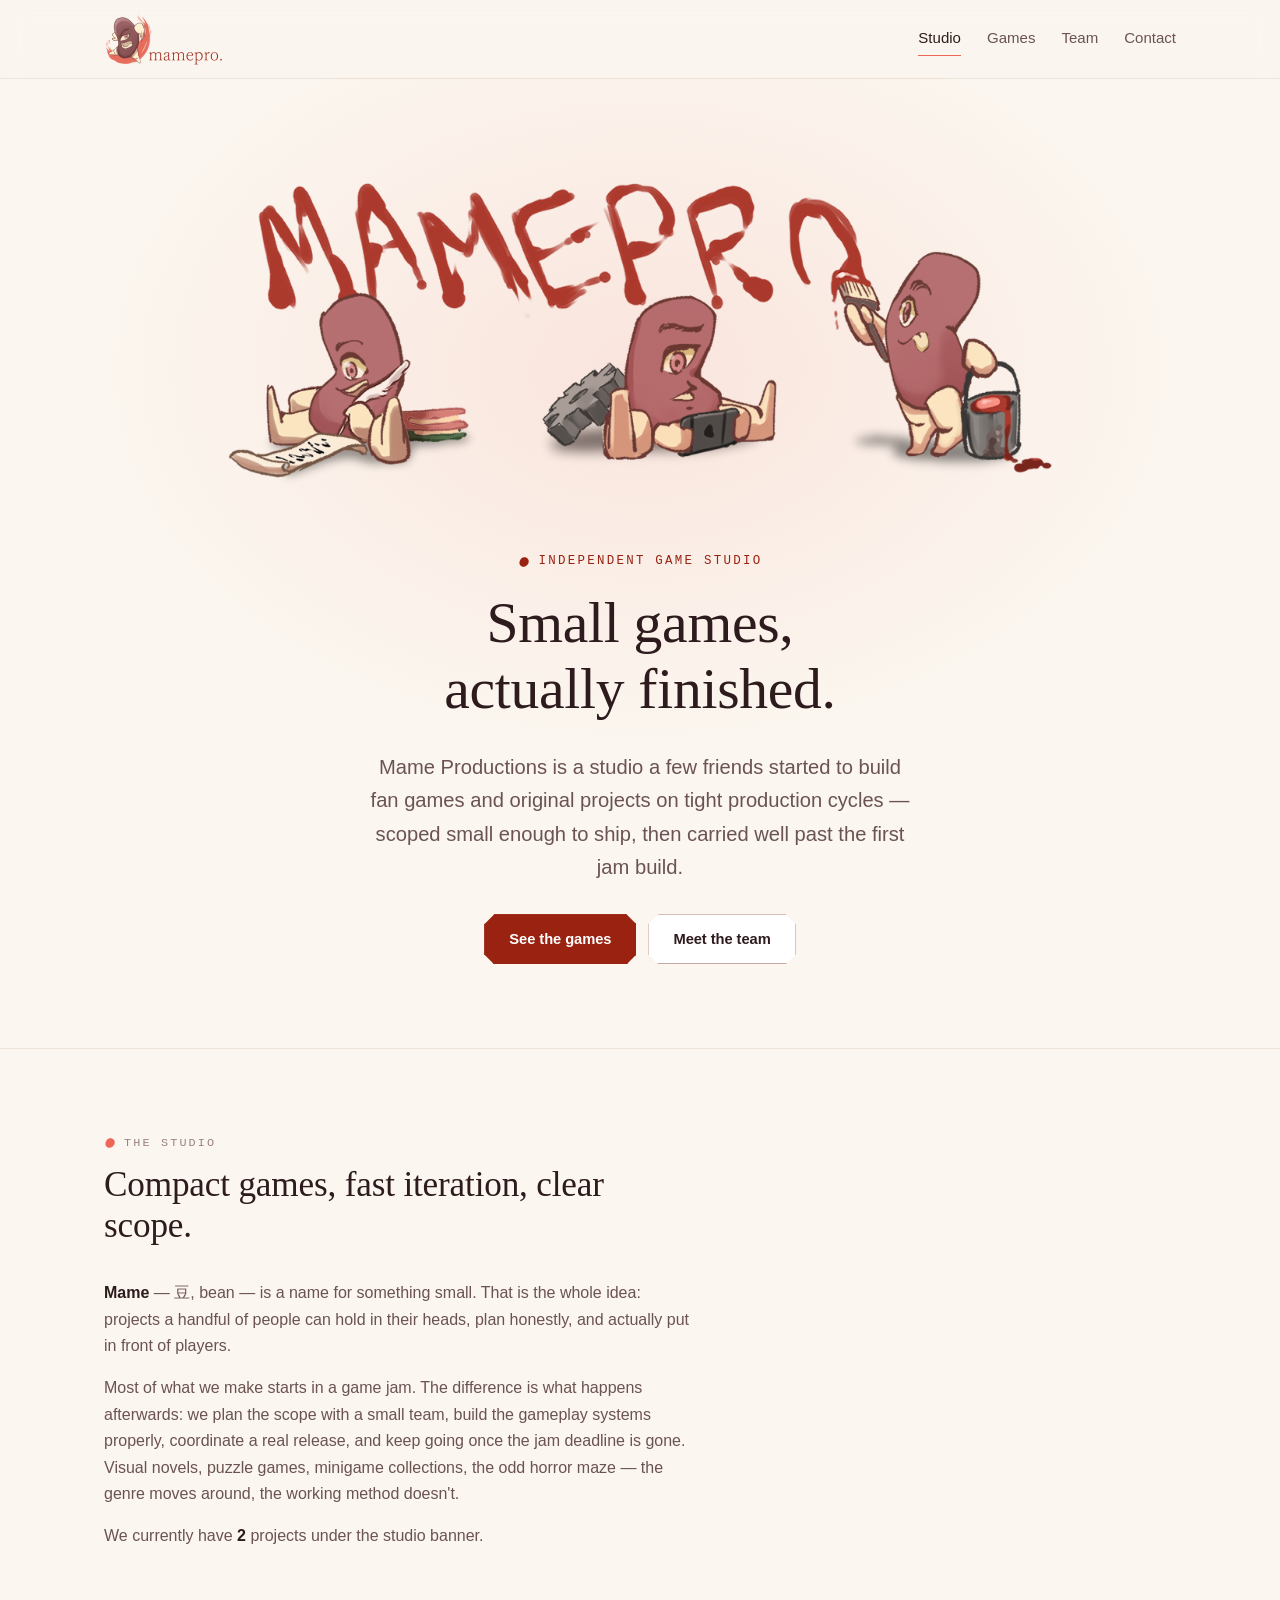
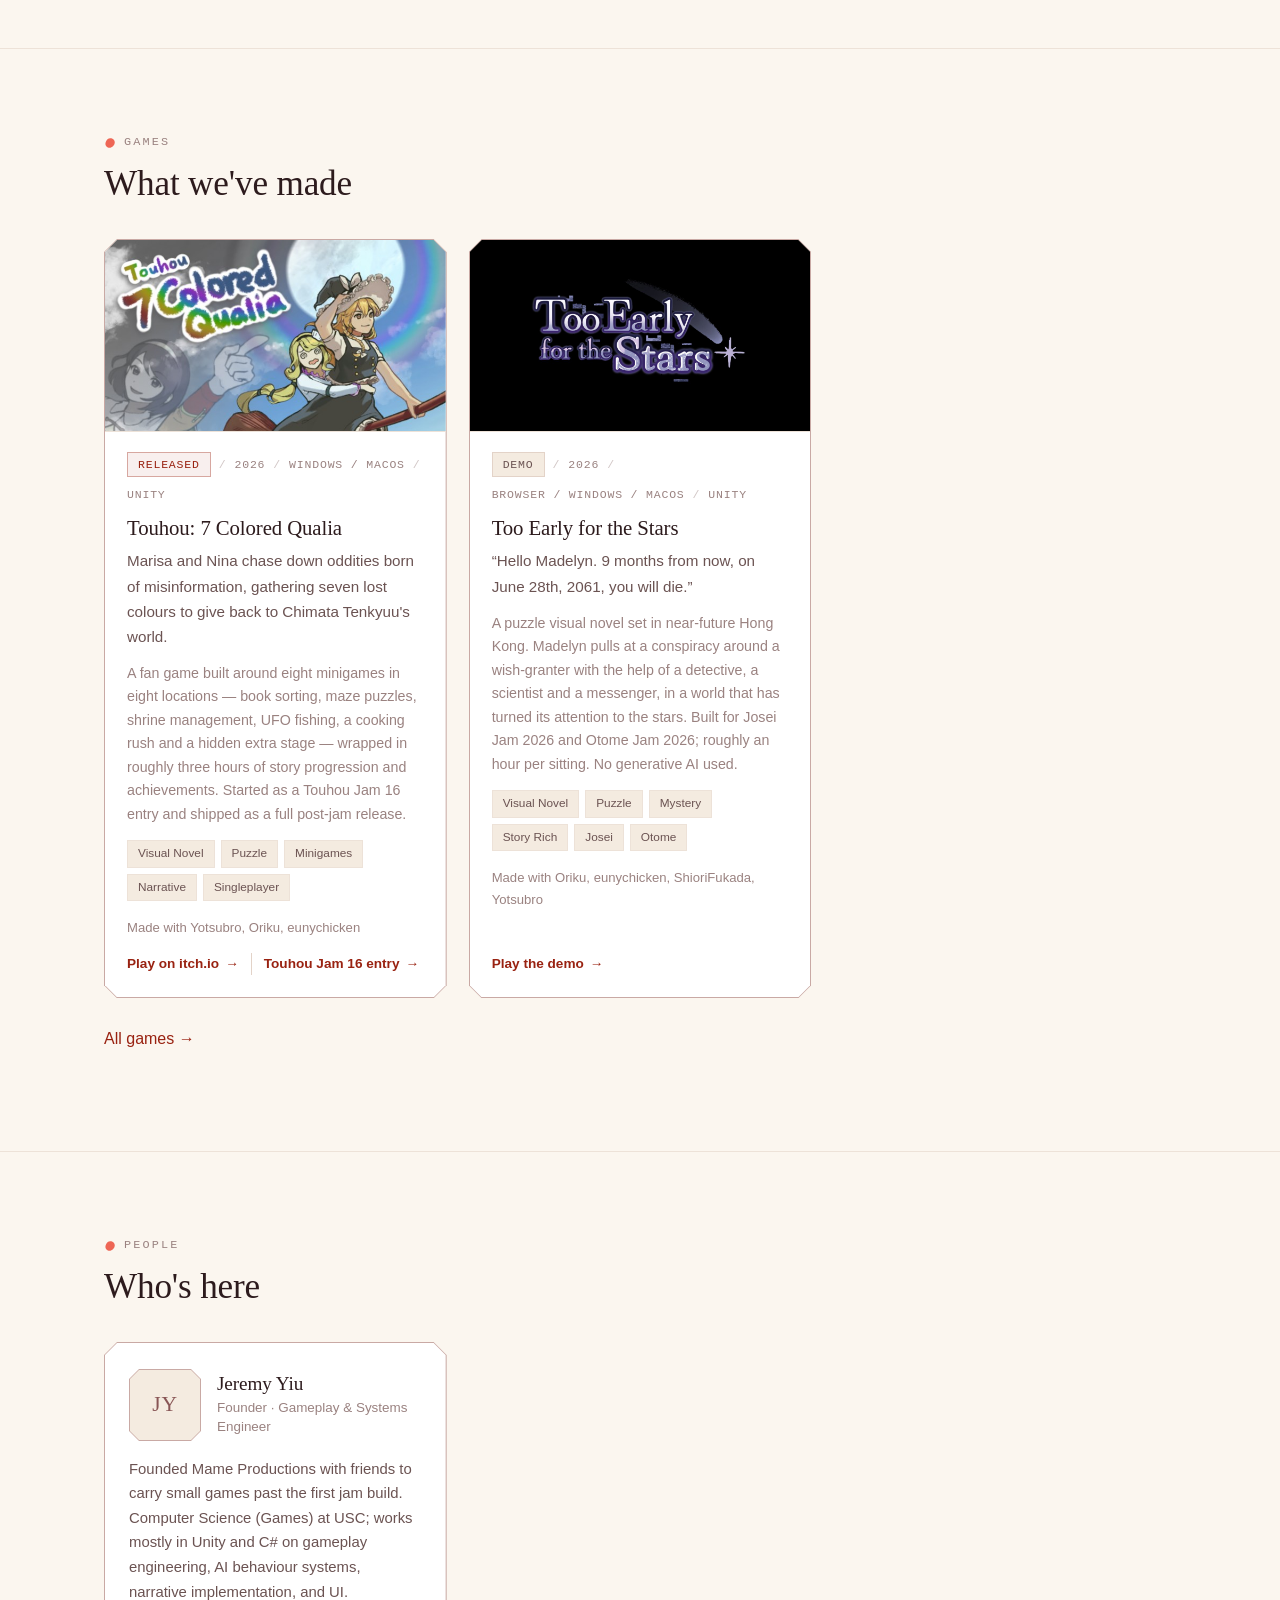
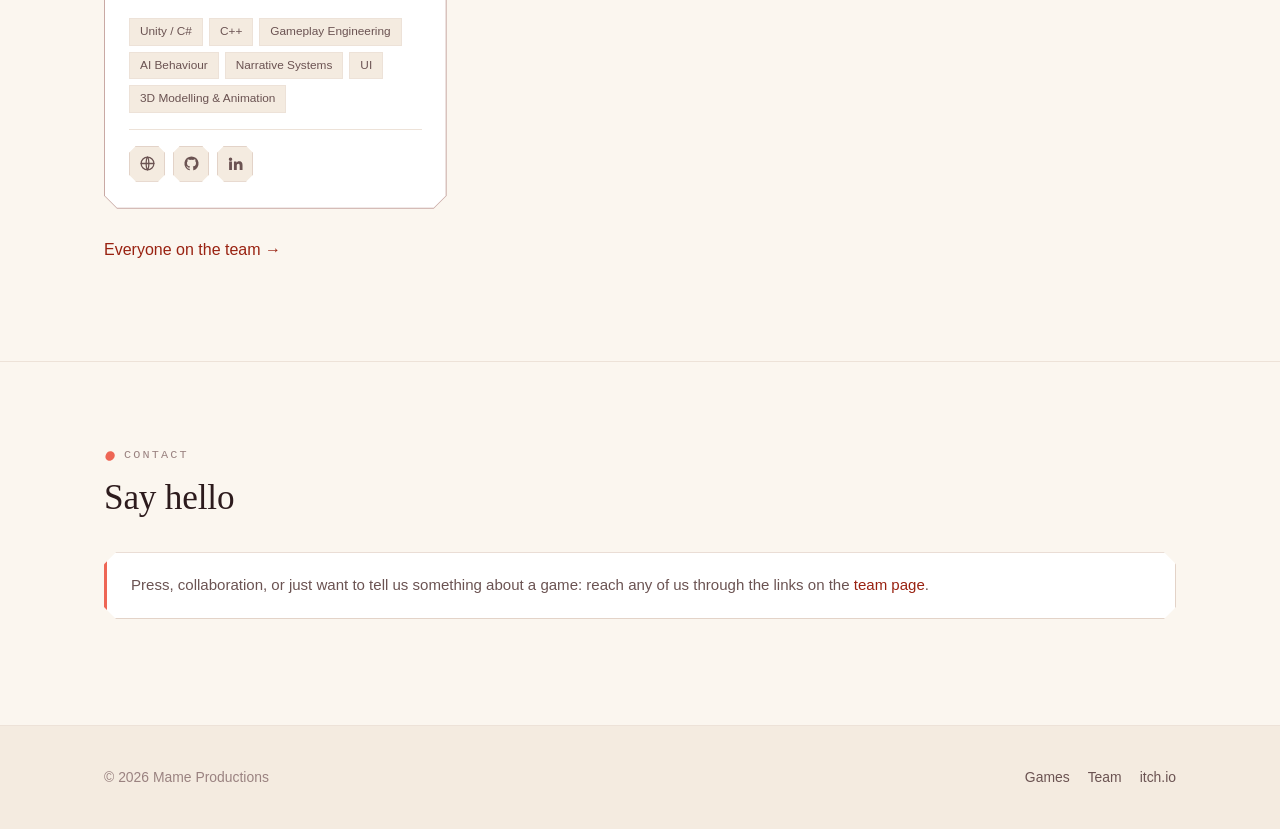
==== commit 8c893cb0: "Add game cover art; drop outside-credits section; fix nav breakpoint Covers, from each game's itch.i" ====
--- a/index.html
+++ b/index.html
@@ -82,9 +82,8 @@
           &mdash; the genre moves around, the working method doesn't.
         </p>
         <p>
-          We currently have <strong data-count="games">3</strong> projects under the
-          studio banner, and members who ship engineering work on other teams' titles
-          in between.
+          We currently have <strong data-count="games">2</strong> projects under the
+          studio banner.
         </p>
       </div>
     </div>
@@ -98,10 +97,9 @@
           Games
         </p>
         <h2>What we've made</h2>
-        <p>Studio projects. Individual credits on other teams' games are listed on the games page.</p>
       </div>
       <div class="game-grid" data-games="studio"></div>
-      <p style="margin-top:28px"><a href="games.html">All games and credits &rarr;</a></p>
+      <p style="margin-top:28px"><a href="games.html">All games &rarr;</a></p>
     </div>
   </section>
 
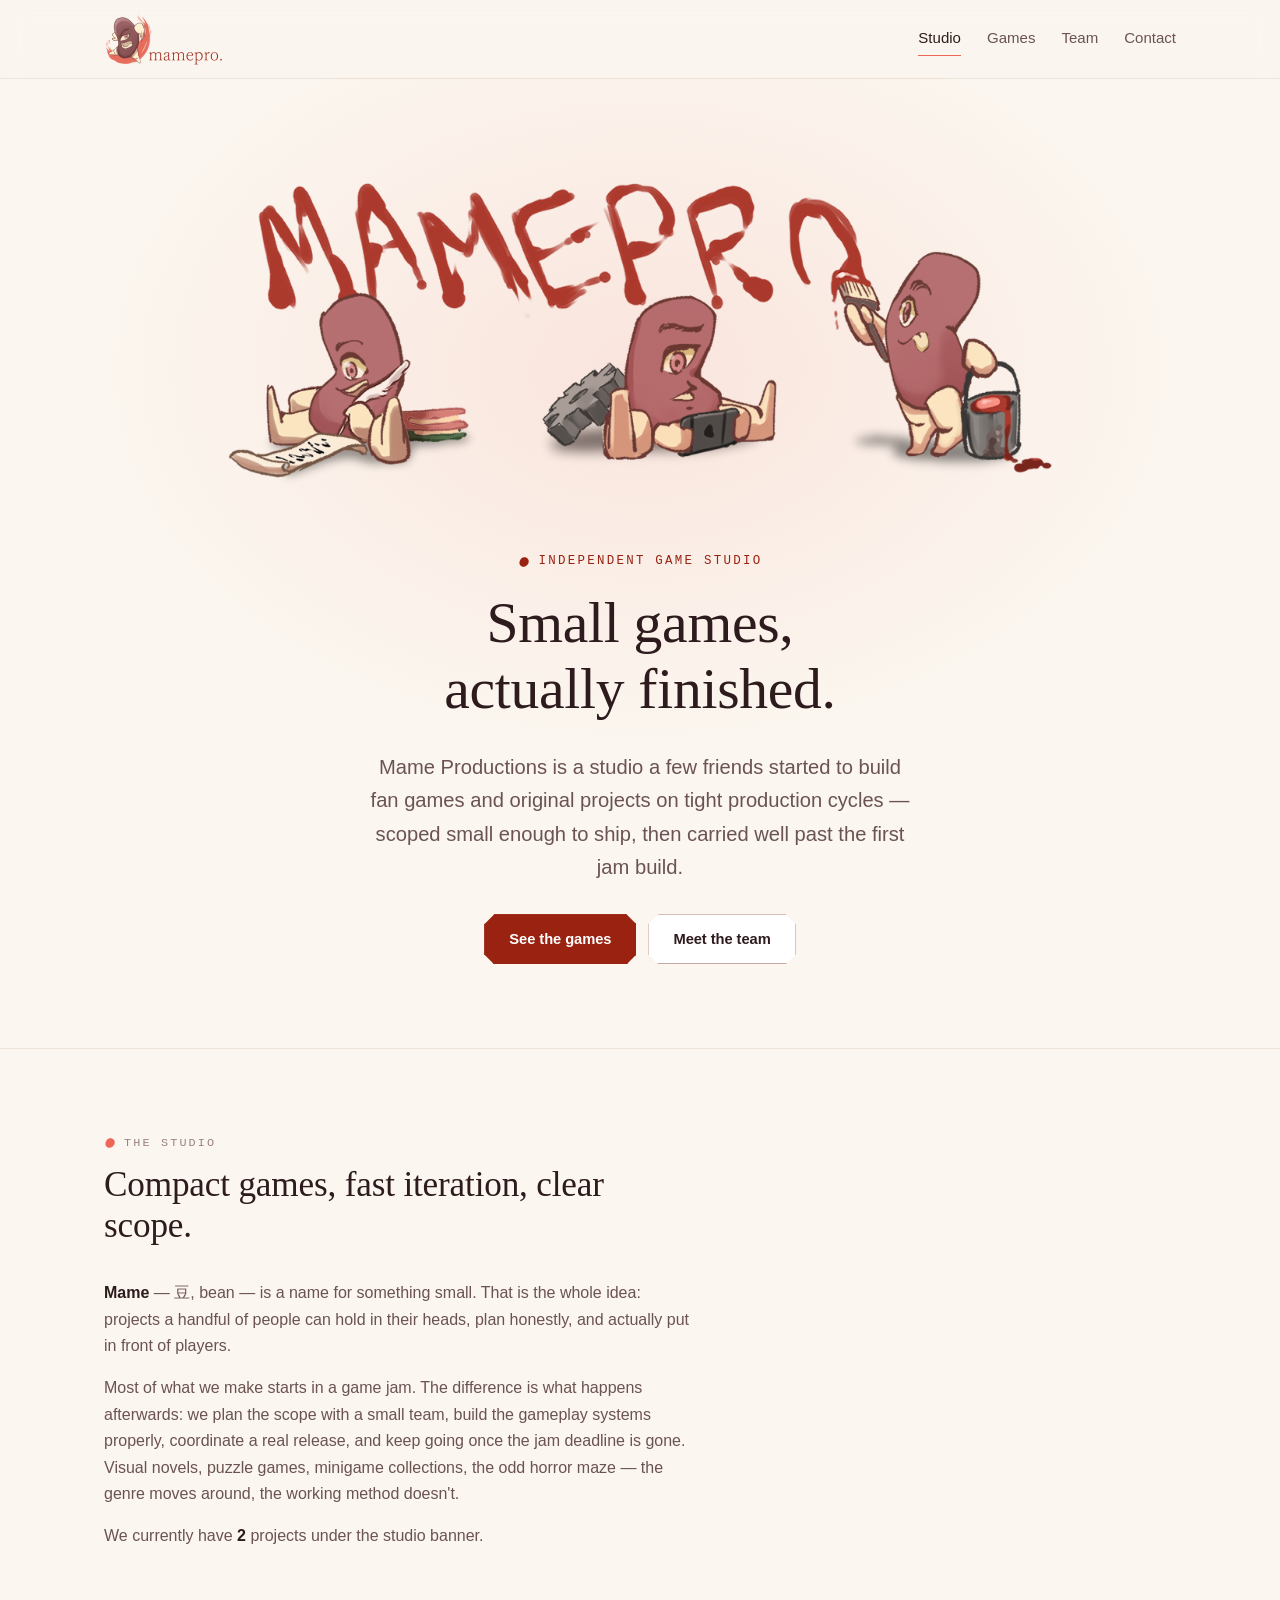
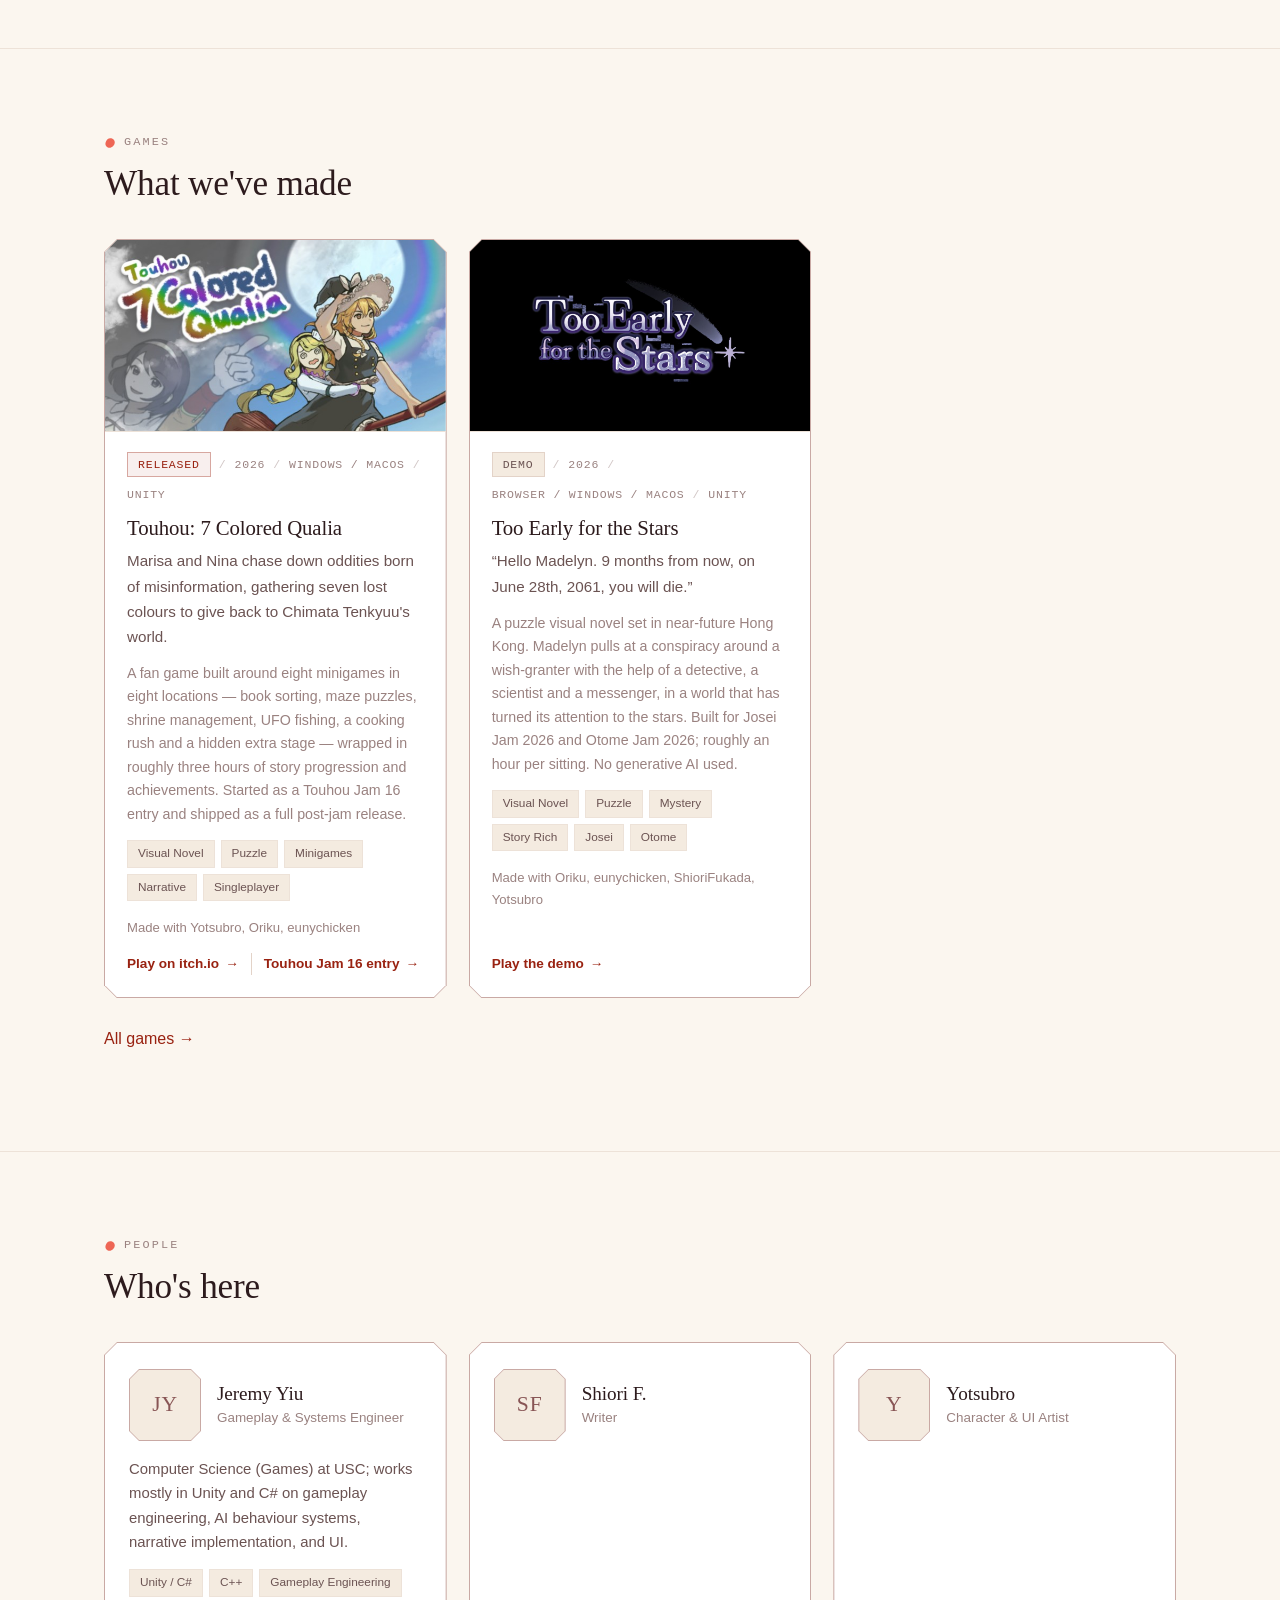
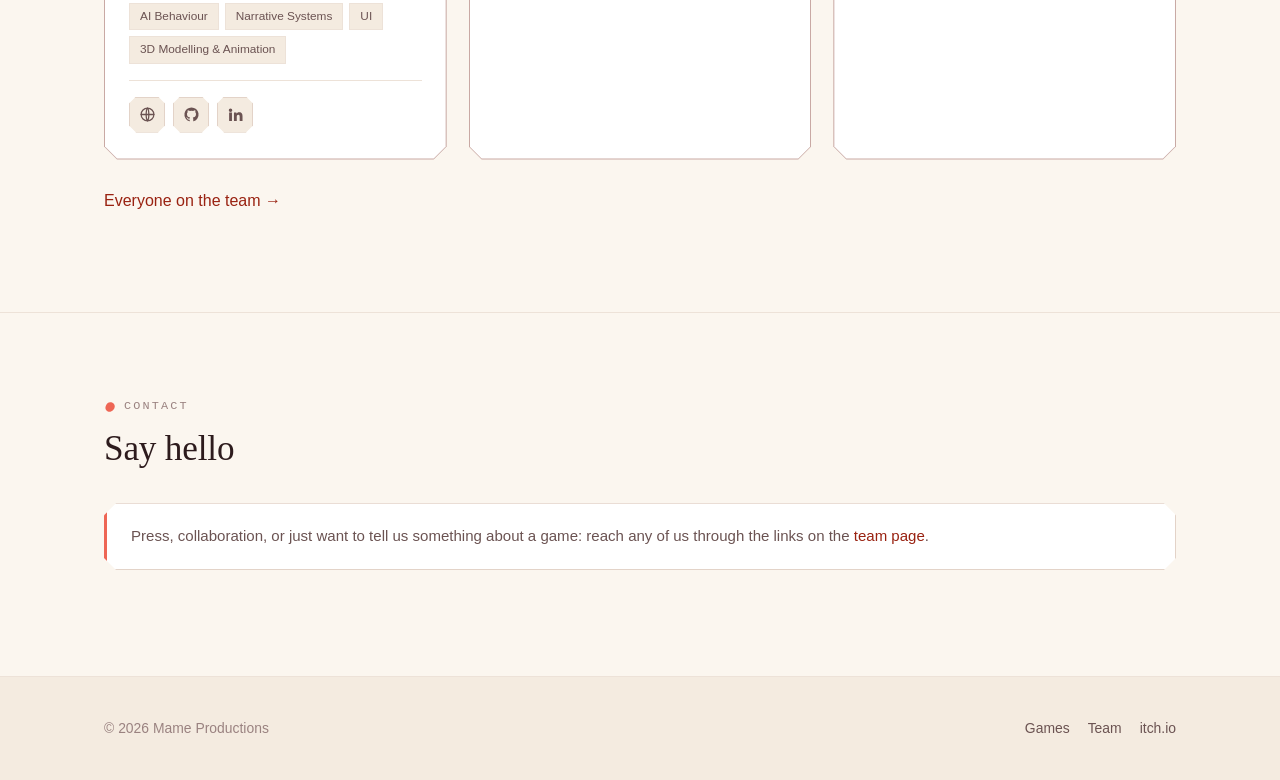
==== commit 352409c3: "Prepare for GitHub Pages at mameproduction.com - CNAME binds the custom apex domain - 404.html: bran" ====
--- a/index.html
+++ b/index.html
@@ -5,9 +5,17 @@
 <meta name="viewport" content="width=device-width, initial-scale=1">
 <title>Mame Productions — small games, finished</title>
 <meta name="description" content="Mame Productions is a small independent game studio building compact games with fast iteration and a clear scope.">
+<link rel="canonical" href="https://mameproduction.com/">
+<meta property="og:url" content="https://mameproduction.com/">
+<meta property="og:site_name" content="Mame Productions">
 <meta property="og:title" content="Mame Productions">
 <meta property="og:description" content="A small independent game studio building compact games with fast iteration and a clear scope.">
 <meta property="og:type" content="website">
+<meta property="og:image" content="https://mameproduction.com/assets/img/brand/mamepro-hero.png">
+<meta property="og:image:width" content="1130">
+<meta property="og:image:height" content="440">
+<meta property="og:image:alt" content="Three bean characters writing, playing and painting beneath MAMEPRO brushed in red">
+<meta name="twitter:card" content="summary_large_image">
 <link rel="icon" type="image/png" sizes="64x64" href="assets/img/brand/favicon-64.png">
 <link rel="apple-touch-icon" href="assets/img/brand/favicon-180.png">
 <link rel="stylesheet" href="assets/css/style.css">
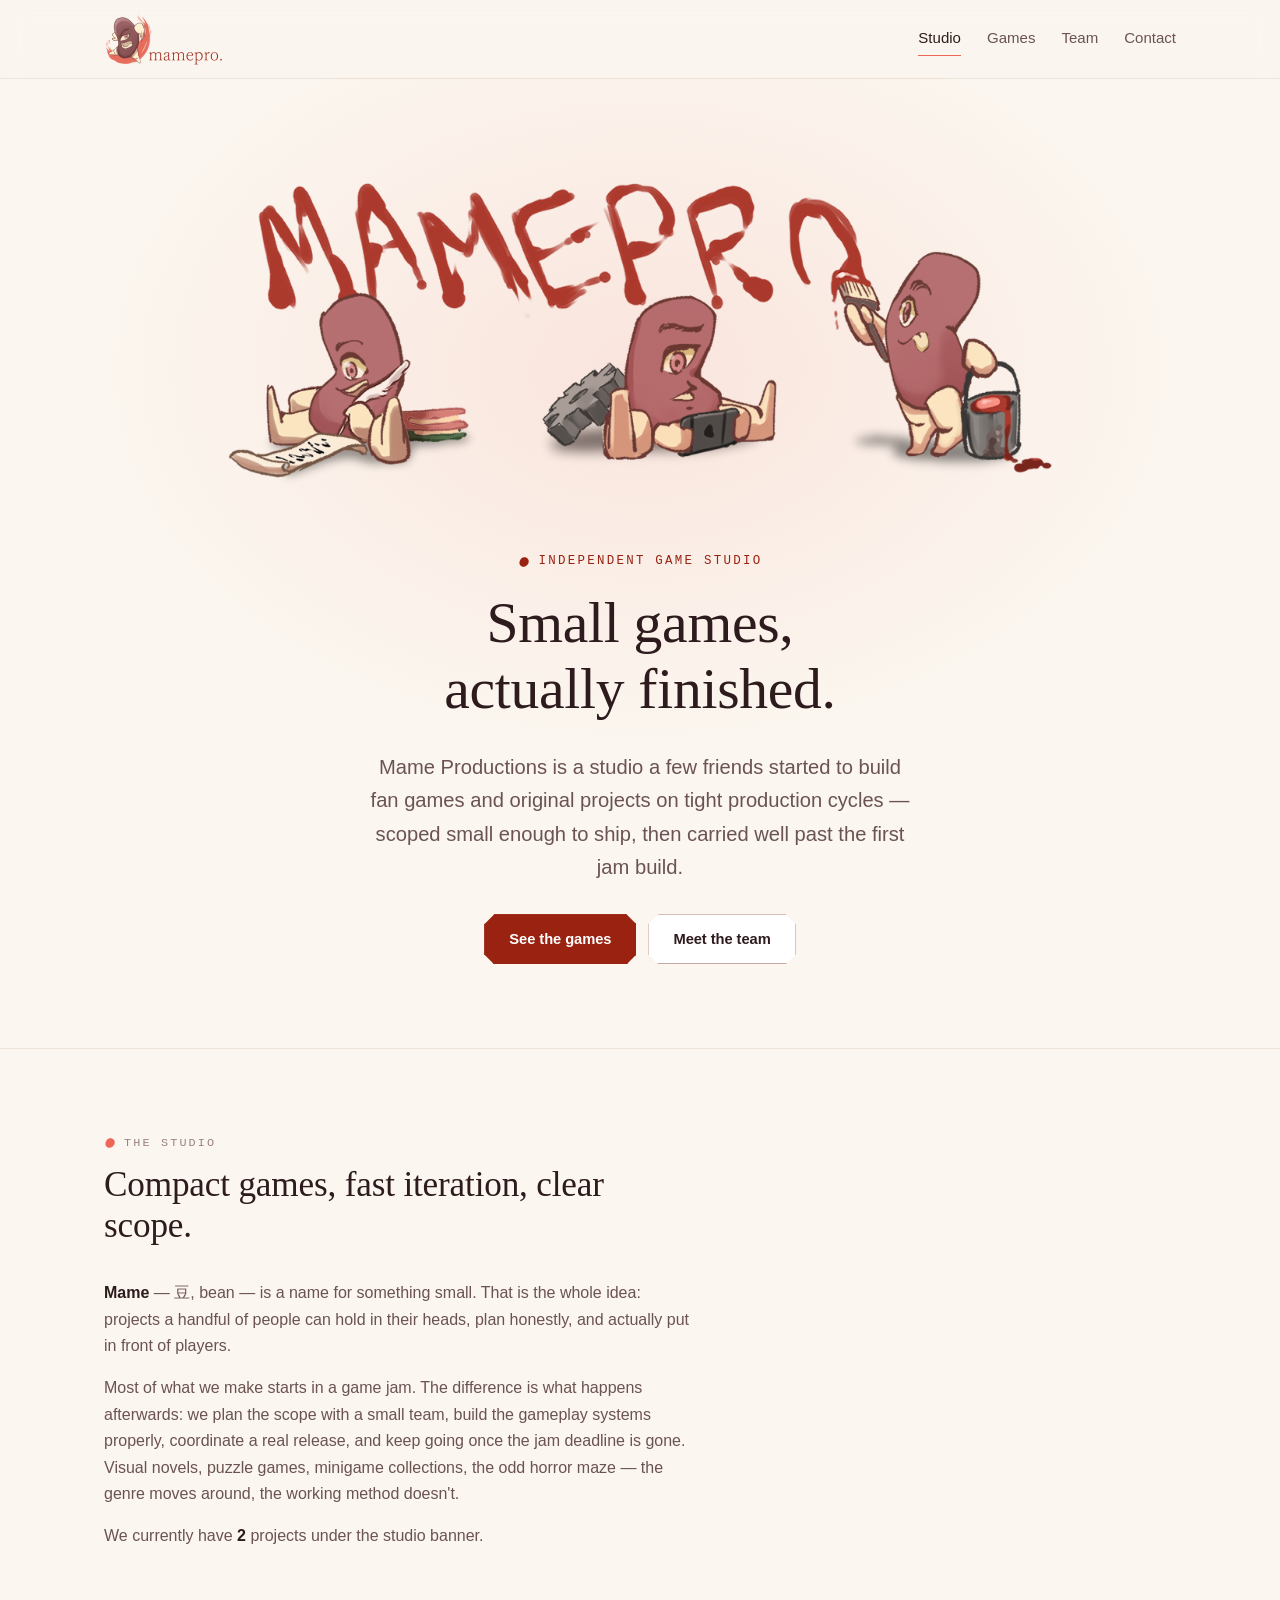
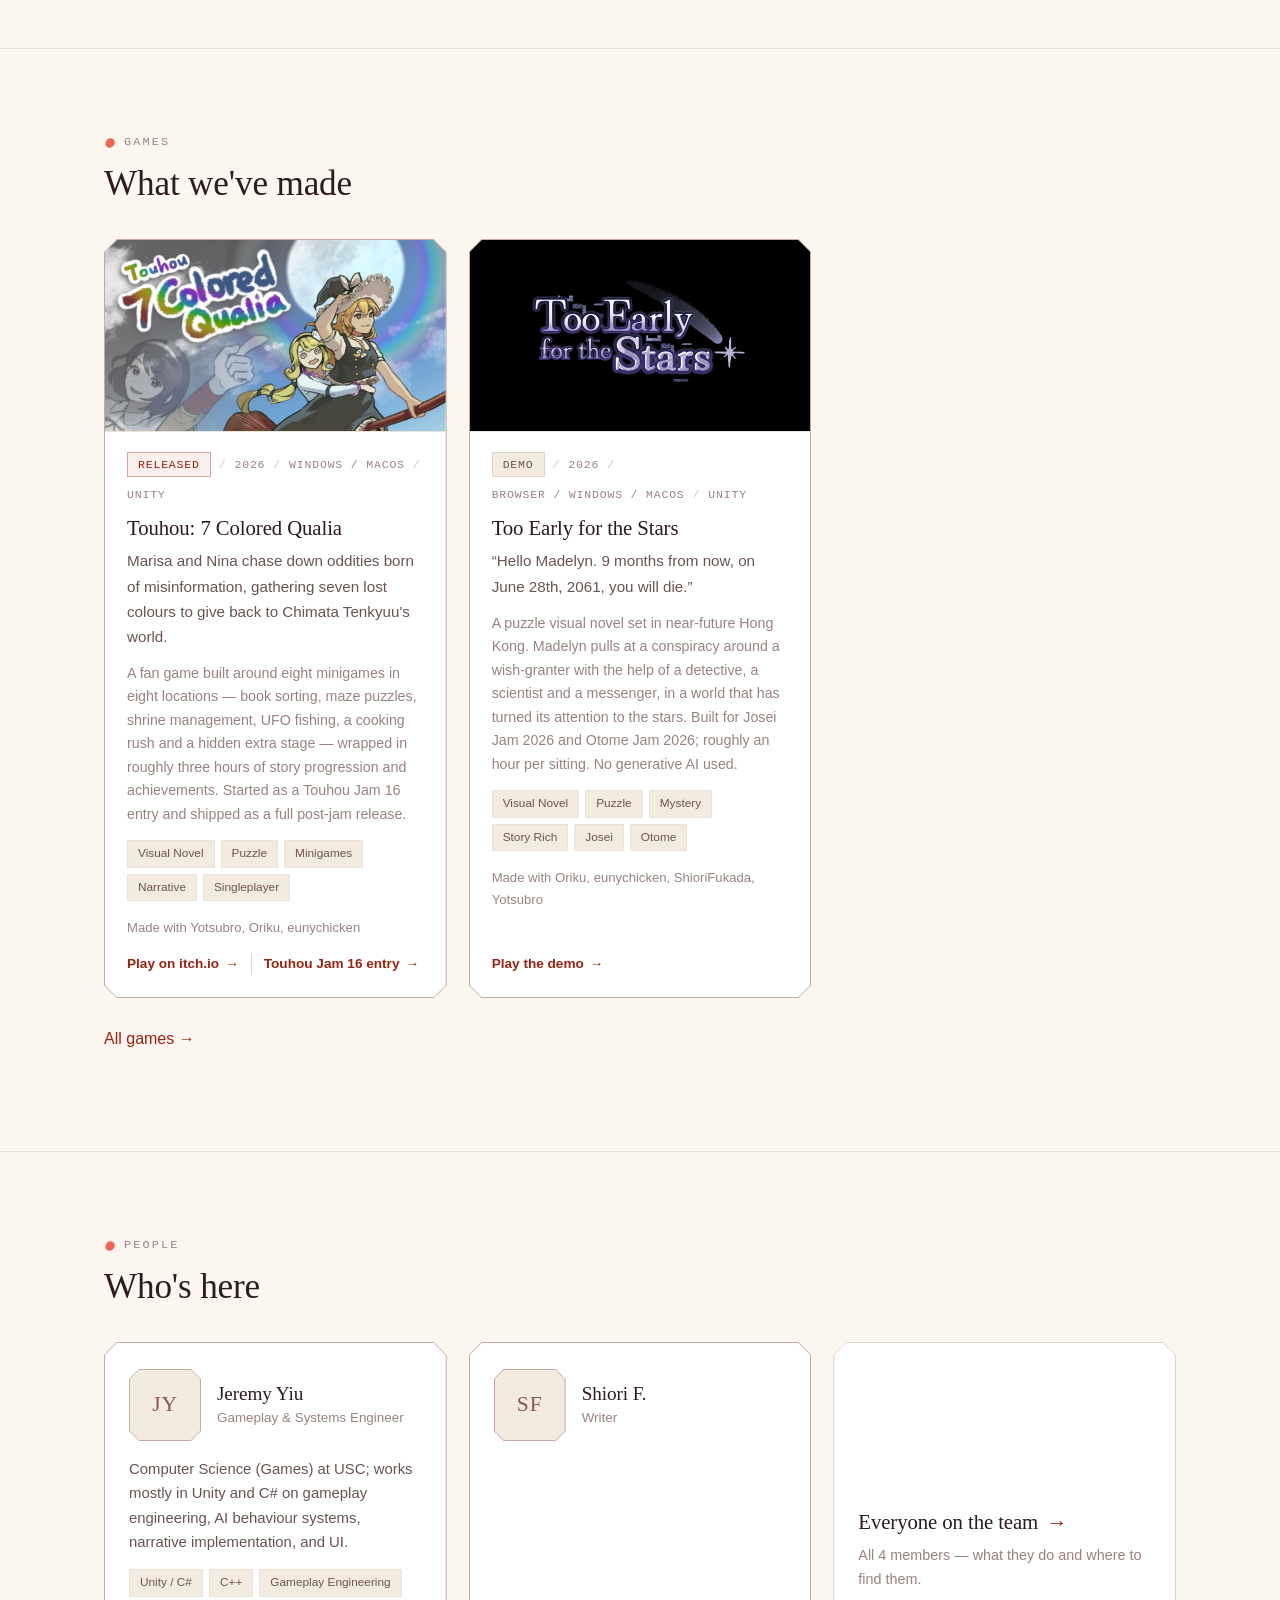
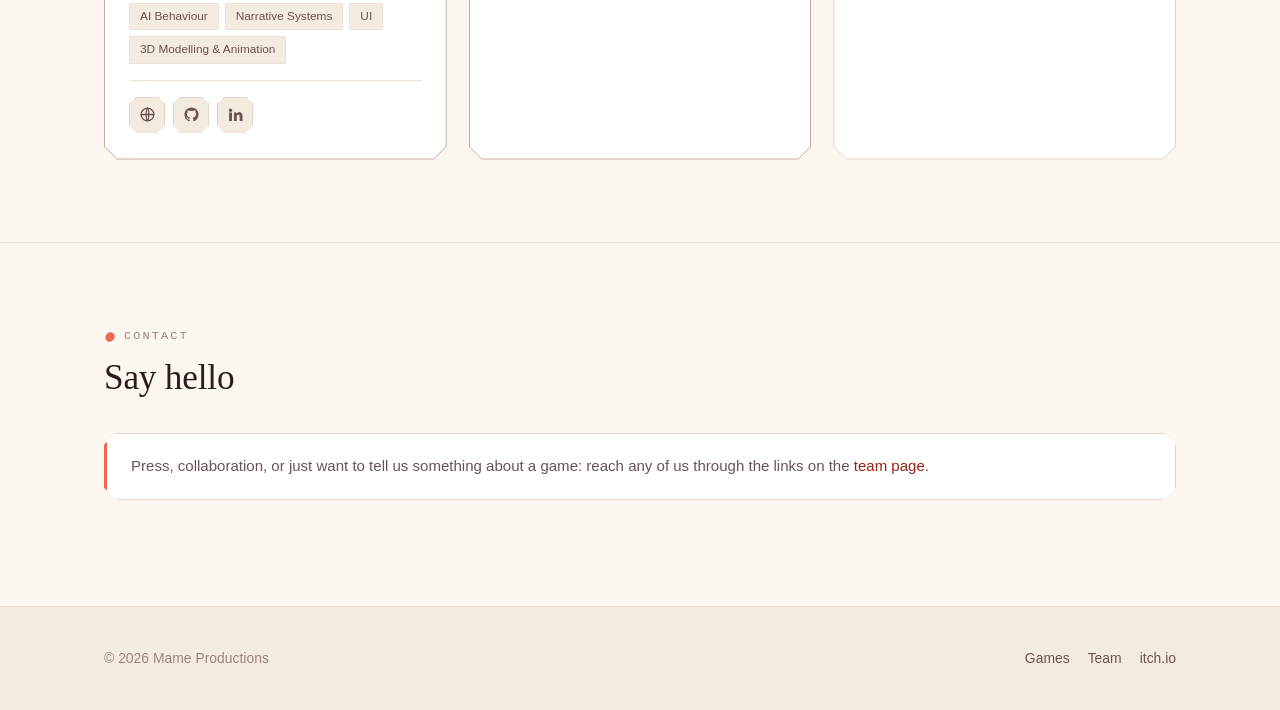
==== commit 47014a71: "Home: make "Everyone on the team" the third card in the preview row The team preview now shows two m" ====
--- a/index.html
+++ b/index.html
@@ -121,7 +121,6 @@
         <h2>Who's here</h2>
       </div>
       <div class="team-grid" data-team="preview"></div>
-      <p style="margin-top:28px"><a href="team.html">Everyone on the team &rarr;</a></p>
     </div>
   </section>
 
--- a/assets/css/style.css
+++ b/assets/css/style.css
@@ -304,6 +304,17 @@
 .plate.is-slot p { font-size: .9rem; margin: 0; }
 .plate.is-slot code { font-family: var(--mono); font-size: .84rem; color: var(--accent); }
 
+/* the linked variant: same quiet plate at rest, unmistakably a button on hover */
+.plate.is-link { text-decoration: none; cursor: pointer; }
+.plate.is-link > .plate-in { background: var(--bg-card); }   /* cream like its neighbours, not the flooded slot fill */
+.plate.is-link:hover { transform: translateY(-2px); background: var(--coral); }
+.plate.is-link:hover > .plate-in { background: var(--bg-card-2); }
+.plate.is-link h3 { color: var(--ink); display: inline-flex; align-items: center; gap: .4em; }
+.plate.is-link .arrow { color: var(--accent); transition: transform .16s ease; }
+.plate.is-link:hover .arrow { transform: translateX(4px); }
+.plate.is-link p { color: var(--ink-faint); }
+.plate.is-link:focus-visible { outline: 2px solid var(--accent); outline-offset: 3px; }
+
 /* --------------------------------------------------------------- callout */
 
 .callout {
